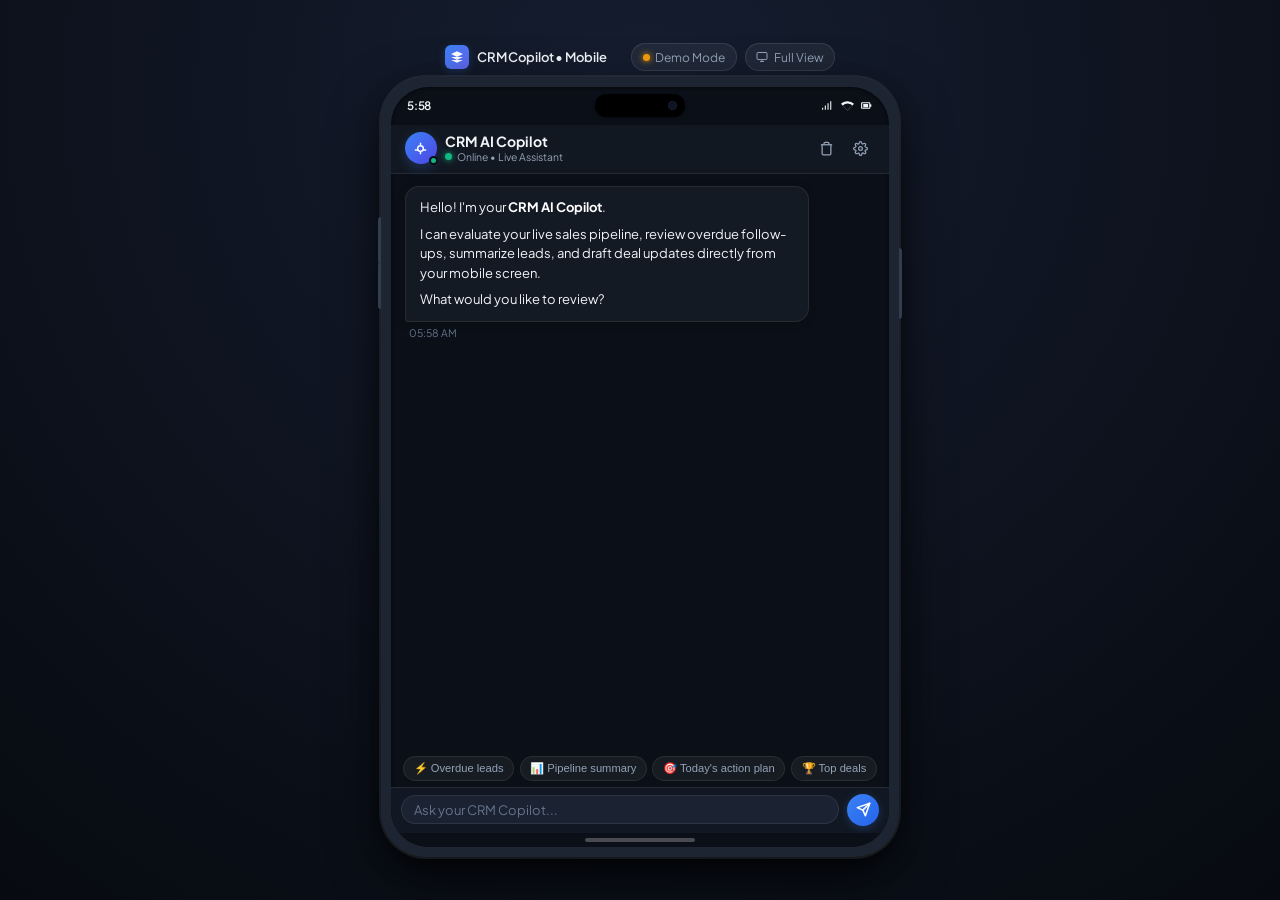
==== chatbot_mobile.html @ 6920a68b "fix(ui): fit mobile chatbot on one screen without outer page scrolling" ====
<!DOCTYPE html>
<html lang="en">
<head>
  <meta charset="UTF-8" />
  <meta name="viewport" content="width=device-width, initial-scale=1.0, maximum-scale=1.0, user-scalable=no" />
  <title>CRM AI Copilot • Mobile Assistant</title>
  <link rel="preconnect" href="https://fonts.googleapis.com">
  <link rel="preconnect" href="https://fonts.gstatic.com" crossorigin>
  <link href="https://fonts.googleapis.com/css2?family=Plus+Jakarta+Sans:wght@400;500;600;700&family=JetBrains+Mono:wght@400;500&display=swap" rel="stylesheet">
  <style>
    :root {
      --primary: #3b82f6;
      --primary-dark: #2563eb;
      --primary-glow: rgba(59, 130, 246, 0.25);
      --bg-chassis: #1e2532;
      --chassis-border: #2d3748;
      --phone-bg: #0b0f17;
      --phone-surface: #141a24;
      --phone-surface-2: #1b2332;
      --phone-border: rgba(255, 255, 255, 0.08);
      --text-main: #f1f5f9;
      --text-dim: #94a3b8;
      --text-muted: #64748b;
      --success: #10b981;
      --warning: #f59e0b;
      --danger: #ef4444;
      --radius-sm: 8px;
      --radius-md: 14px;
      --radius-lg: 20px;
      --font-sans: 'Plus Jakarta Sans', -apple-system, BlinkMacSystemFont, 'Segoe UI', Roboto, sans-serif;
      --font-mono: 'JetBrains Mono', monospace;
    }

    * {
      box-sizing: border-box;
      margin: 0;
      padding: 0;
      -webkit-tap-highlight-color: transparent;
    }

    html, body {
      height: 100%;
      height: 100dvh;
      max-height: 100vh;
      overflow: hidden; /* Locked to one screen - zero page scrollbar */
      margin: 0;
      padding: 0;
    }

    body {
      background: radial-gradient(circle at 50% 10%, #151d2f 0%, #070a10 100%);
      font-family: var(--font-sans);
      color: var(--text-main);
      display: flex;
      flex-direction: column;
      align-items: center;
      justify-content: center;
      padding: 0.35rem 0.5rem;
      overflow: hidden;
    }

    /* Top Control Bar (outside phone) */
    .desktop-toolbar {
      display: flex;
      align-items: center;
      justify-content: space-between;
      width: 100%;
      max-width: min(390px, calc((100dvh - 3.25rem) * (380 / 780)));
      margin-bottom: 0.35rem;
      gap: 0.5rem;
      font-size: 0.8125rem;
      flex-shrink: 0;
    }

    .brand-pill {
      display: flex;
      align-items: center;
      gap: 0.5rem;
      font-weight: 600;
      color: var(--text-main);
      letter-spacing: -0.01em;
    }

    .brand-logo-icon {
      width: 24px;
      height: 24px;
      background: linear-gradient(135deg, var(--primary) 0%, #6366f1 100%);
      border-radius: 6px;
      display: flex;
      align-items: center;
      justify-content: center;
      box-shadow: 0 2px 8px var(--primary-glow);
    }

    .brand-logo-icon svg {
      width: 14px;
      height: 14px;
      fill: #ffffff;
    }

    .top-actions {
      display: flex;
      align-items: center;
      gap: 0.5rem;
    }

    .toolbar-btn {
      background: rgba(255, 255, 255, 0.06);
      border: 1px solid rgba(255, 255, 255, 0.1);
      color: var(--text-dim);
      padding: 0.35rem 0.65rem;
      border-radius: 20px;
      cursor: pointer;
      font-size: 0.75rem;
      font-family: inherit;
      display: flex;
      align-items: center;
      gap: 0.35rem;
      transition: all 0.2s ease;
    }

    .toolbar-btn:hover {
      background: rgba(255, 255, 255, 0.12);
      color: var(--text-main);
    }

    .status-dot {
      width: 7px;
      height: 7px;
      border-radius: 50%;
      background: var(--success);
      box-shadow: 0 0 6px var(--success);
    }
    .status-dot.offline {
      background: var(--warning);
      box-shadow: 0 0 6px var(--warning);
    }

    /* SMARTPHONE MOCKUP FRAME - Dynamically scales to fit 100% on one screen */
    .phone-wrapper {
      position: relative;
      height: min(780px, calc(100dvh - 3.25rem));
      max-height: calc(100dvh - 3.25rem);
      aspect-ratio: 380 / 780;
      width: auto;
      max-width: min(380px, calc(100vw - 1rem));
      background: var(--bg-chassis);
      border-radius: clamp(28px, 5vh, 46px);
      padding: 10px;
      box-shadow:
        0 0 0 2px rgba(255, 255, 255, 0.08),
        0 20px 60px -10px rgba(0, 0, 0, 0.85),
        0 10px 25px -5px rgba(0, 0, 0, 0.6);
      display: flex;
      flex-direction: column;
      user-select: none;
      transition: all 0.3s ease;
      flex-shrink: 1;
      min-height: 0;
    }

    /* Realistic hardware buttons on chassis edges */
    .phone-wrapper::before {
      content: '';
      position: absolute;
      top: 18%;
      left: -3px;
      width: 3px;
      height: 6%;
      background: #333d4e;
      border-radius: 3px 0 0 3px;
      box-shadow: 0 45px 0 #333d4e; /* Volume buttons */
    }

    .phone-wrapper::after {
      content: '';
      position: absolute;
      top: 22%;
      right: -3px;
      width: 3px;
      height: 9%;
      background: #333d4e;
      border-radius: 0 3px 3px 0; /* Power button */
    }

    /* Inner Screen Glass */
    .phone-screen {
      width: 100%;
      height: 100%;
      background: var(--phone-bg);
      border-radius: clamp(20px, 4.2vh, 38px);
      display: flex;
      flex-direction: column;
      overflow: hidden;
      position: relative;
      box-shadow: inset 0 0 4px rgba(0, 0, 0, 0.8);
      min-height: 0;
    }

    /* Mobile Status Bar with Dynamic Island */
    .phone-status-bar {
      height: 38px;
      padding: 0 1rem;
      display: flex;
      align-items: center;
      justify-content: space-between;
      font-size: 0.725rem;
      font-weight: 600;
      color: var(--text-main);
      z-index: 20;
      flex-shrink: 0;
      position: relative;
    }

    .phone-time {
      font-family: var(--font-sans);
      letter-spacing: -0.02em;
    }

    /* Dynamic Island pill */
    .dynamic-island {
      position: absolute;
      left: 50%;
      top: 7px;
      transform: translateX(-50%);
      width: 90px;
      height: 23px;
      background: #000000;
      border-radius: 20px;
      display: flex;
      align-items: center;
      justify-content: flex-end;
      padding: 0 8px;
      box-shadow: 0 1px 3px rgba(0, 0, 0, 0.5);
    }

    .camera-lens {
      width: 9px;
      height: 9px;
      border-radius: 50%;
      background: #0f1626;
      border: 1px solid #1a233a;
      box-shadow: inset 0 0 2px #000;
    }

    .phone-icons {
      display: flex;
      align-items: center;
      gap: 0.4rem;
    }

    .phone-icons svg {
      width: 13px;
      height: 13px;
      fill: currentColor;
    }

    /* In-App Header */
    .app-header {
      padding: 0.45rem 0.85rem 0.55rem 0.85rem;
      background: rgba(20, 26, 36, 0.85);
      backdrop-filter: blur(12px);
      -webkit-backdrop-filter: blur(12px);
      border-bottom: 1px solid var(--phone-border);
      display: flex;
      align-items: center;
      justify-content: space-between;
      flex-shrink: 0;
      z-index: 10;
    }

    .header-info {
      display: flex;
      align-items: center;
      gap: 0.55rem;
    }

    .bot-avatar {
      width: 32px;
      height: 32px;
      border-radius: 50%;
      background: linear-gradient(135deg, var(--primary) 0%, #4f46e5 100%);
      display: flex;
      align-items: center;
      justify-content: center;
      color: #ffffff;
      position: relative;
      box-shadow: 0 4px 12px var(--primary-glow);
    }

    .bot-avatar svg {
      width: 17px;
      height: 17px;
    }

    .online-indicator {
      position: absolute;
      bottom: -1px;
      right: -1px;
      width: 9px;
      height: 9px;
      background: var(--success);
      border: 2px solid var(--phone-bg);
      border-radius: 50%;
    }

    .bot-meta h2 {
      font-size: 0.875rem;
      font-weight: 700;
      color: var(--text-main);
      line-height: 1.2;
    }

    .bot-meta span {
      font-size: 0.65rem;
      color: var(--text-dim);
      display: flex;
      align-items: center;
      gap: 0.3rem;
    }

    .header-btns {
      display: flex;
      align-items: center;
      gap: 0.25rem;
    }

    .icon-btn {
      background: transparent;
      border: none;
      color: var(--text-dim);
      width: 30px;
      height: 30px;
      border-radius: 50%;
      display: flex;
      align-items: center;
      justify-content: center;
      cursor: pointer;
      transition: all 0.15s ease;
    }

    .icon-btn:hover {
      background: var(--phone-surface-2);
      color: var(--text-main);
    }

    .icon-btn svg {
      width: 15px;
      height: 15px;
    }

    /* Messages Stream */
    .chat-messages {
      flex: 1;
      padding: 0.75rem 0.85rem;
      overflow-y: auto;
      overflow-x: hidden;
      display: flex;
      flex-direction: column;
      gap: 0.75rem;
      scroll-behavior: smooth;
      min-height: 0;
    }

    .chat-messages::-webkit-scrollbar {
      width: 4px;
    }
    .chat-messages::-webkit-scrollbar-thumb {
      background: rgba(255, 255, 255, 0.1);
      border-radius: 4px;
    }

    /* Message Rows */
    .message-row {
      display: flex;
      flex-direction: column;
      max-width: 86%;
      animation: msgAppear 0.25s cubic-bezier(0.16, 1, 0.3, 1);
    }

    @keyframes msgAppear {
      from { opacity: 0; transform: translateY(8px); }
      to { opacity: 1; transform: translateY(0); }
    }

    .message-row.user {
      align-self: flex-end;
      align-items: flex-end;
    }

    .message-row.assistant {
      align-self: flex-start;
      align-items: flex-start;
    }

    .message-bubble {
      padding: 0.7rem 0.875rem;
      border-radius: var(--radius-md);
      font-size: 0.8125rem;
      line-height: 1.5;
      word-break: break-word;
      position: relative;
    }

    .message-row.user .message-bubble {
      background: linear-gradient(135deg, var(--primary) 0%, var(--primary-dark) 100%);
      color: #ffffff;
      border-bottom-right-radius: 3px;
      box-shadow: 0 4px 12px rgba(37, 99, 235, 0.25);
    }

    .message-row.assistant .message-bubble {
      background: var(--phone-surface);
      border: 1px solid var(--phone-border);
      color: var(--text-main);
      border-bottom-left-radius: 3px;
      box-shadow: 0 2px 8px rgba(0, 0, 0, 0.2);
    }

    .message-time {
      font-size: 0.65rem;
      color: var(--text-muted);
      margin-top: 0.25rem;
      padding: 0 0.25rem;
    }

    /* Markdown Formatted Typography Inside Assistant Bubbles */
    .markdown-content p {
      margin: 0 0 0.45rem 0;
    }
    .markdown-content p:last-child {
      margin-bottom: 0;
    }

    .markdown-content strong,
    .markdown-content b {
      font-weight: 700;
      color: #ffffff;
    }

    .markdown-content em,
    .markdown-content i {
      font-style: italic;
    }

    .markdown-content ul,
    .markdown-content ol {
      margin: 0.35rem 0 0.5rem 0;
      padding-left: 1.25rem;
    }

    .markdown-content ul {
      list-style-type: disc;
    }

    .markdown-content ol {
      list-style-type: decimal;
    }

    .markdown-content li {
      margin-bottom: 0.3rem;
      line-height: 1.45;
    }
    .markdown-content li:last-child {
      margin-bottom: 0;
    }

    .markdown-content code.code-inline {
      font-family: var(--font-mono);
      font-size: 0.775rem;
      background: rgba(0, 0, 0, 0.35);
      border: 1px solid var(--phone-border);
      padding: 0.1rem 0.3rem;
      border-radius: 4px;
      color: var(--primary);
    }

    /* Action Confirmation Card (in mobile bubble) */
    .action-card {
      margin-top: 0.625rem;
      padding: 0.625rem;
      background: var(--phone-surface-2);
      border: 1px solid rgba(59, 130, 246, 0.25);
      border-radius: var(--radius-sm);
    }

    .action-header {
      display: flex;
      align-items: center;
      gap: 0.35rem;
      font-size: 0.75rem;
      font-weight: 600;
      color: var(--primary);
      margin-bottom: 0.35rem;
    }

    .action-header svg {
      width: 14px;
      height: 14px;
    }

    .action-desc {
      font-size: 0.775rem;
      color: var(--text-main);
      margin-bottom: 0.5rem;
    }

    .action-buttons {
      display: flex;
      gap: 0.4rem;
    }

    .btn-action-confirm {
      background: var(--primary);
      color: #ffffff;
      border: none;
      padding: 0.35rem 0.65rem;
      border-radius: 6px;
      font-size: 0.725rem;
      font-weight: 600;
      cursor: pointer;
      display: flex;
      align-items: center;
      gap: 0.25rem;
      transition: background 0.15s ease;
    }
    .btn-action-confirm:hover {
      background: var(--primary-dark);
    }

    .btn-action-cancel {
      background: rgba(255, 255, 255, 0.08);
      color: var(--text-dim);
      border: none;
      padding: 0.35rem 0.65rem;
      border-radius: 6px;
      font-size: 0.725rem;
      cursor: pointer;
    }

    /* Typing Dots Indicator */
    .typing-row {
      display: flex;
      align-items: center;
      gap: 0.35rem;
      padding: 0.5rem 0.75rem;
      background: var(--phone-surface);
      border: 1px solid var(--phone-border);
      border-radius: var(--radius-md);
      width: fit-content;
      margin-bottom: 0.25rem;
    }

    .typing-row span.typing-label {
      font-size: 0.725rem;
      color: var(--text-dim);
      margin-right: 0.35rem;
    }

    .dot {
      width: 5px;
      height: 5px;
      border-radius: 50%;
      background: var(--primary);
      animation: bounce 1.4s infinite ease-in-out both;
    }
    .dot:nth-child(2) { animation-delay: -0.32s; }
    .dot:nth-child(3) { animation-delay: -0.16s; }

    @keyframes bounce {
      0%, 80%, 100% { transform: scale(0); opacity: 0.3; }
      40% { transform: scale(1); opacity: 1; }
    }

    /* Suggestions Horizontal Scrollable Chips */
    .suggestions-container {
      padding: 0.25rem 0.75rem 0.4rem 0.75rem;
      display: flex;
      gap: 0.35rem;
      overflow-x: auto;
      flex-shrink: 0;
      scrollbar-width: none;
    }
    .suggestions-container::-webkit-scrollbar {
      display: none;
    }

    .suggestion-chip {
      background: rgba(255, 255, 255, 0.05);
      border: 1px solid var(--phone-border);
      color: var(--text-dim);
      padding: 0.3rem 0.6rem;
      border-radius: 20px;
      font-size: 0.7rem;
      white-space: nowrap;
      cursor: pointer;
      display: flex;
      align-items: center;
      gap: 0.3rem;
      transition: all 0.2s ease;
      flex-shrink: 0;
    }

    .suggestion-chip:hover {
      background: rgba(59, 130, 246, 0.15);
      border-color: rgba(59, 130, 246, 0.35);
      color: #93c5fd;
    }

    /* Bottom Input Bar */
    .chat-input-bar {
      padding: 0.35rem 0.65rem 0.45rem 0.65rem;
      background: rgba(20, 26, 36, 0.95);
      backdrop-filter: blur(10px);
      -webkit-backdrop-filter: blur(10px);
      border-top: 1px solid var(--phone-border);
      display: flex;
      align-items: center;
      gap: 0.45rem;
      flex-shrink: 0;
    }

    .input-wrapper {
      flex: 1;
      display: flex;
      align-items: center;
      background: var(--phone-surface-2);
      border: 1px solid var(--phone-border);
      border-radius: 24px;
      padding: 0.35rem 0.75rem;
      transition: border-color 0.2s ease;
    }

    .input-wrapper:focus-within {
      border-color: var(--primary);
    }

    .input-wrapper input {
      flex: 1;
      background: transparent;
      border: none;
      outline: none;
      color: var(--text-main);
      font-size: 0.8125rem;
      font-family: inherit;
    }

    .input-wrapper input::placeholder {
      color: var(--text-muted);
    }

    .send-btn {
      width: 32px;
      height: 32px;
      border-radius: 50%;
      background: linear-gradient(135deg, var(--primary) 0%, var(--primary-dark) 100%);
      border: none;
      color: #ffffff;
      display: flex;
      align-items: center;
      justify-content: center;
      cursor: pointer;
      transition: transform 0.15s ease, background 0.2s ease;
      flex-shrink: 0;
      box-shadow: 0 2px 8px var(--primary-glow);
    }

    .send-btn:hover {
      transform: scale(1.05);
    }

    .send-btn:active {
      transform: scale(0.95);
    }

    .send-btn svg {
      width: 15px;
      height: 15px;
      margin-left: 2px;
    }

    /* iOS Home Swipe Indicator */
    .home-bar-area {
      height: 14px;
      display: flex;
      align-items: center;
      justify-content: center;
      background: var(--phone-bg);
      flex-shrink: 0;
    }

    .home-indicator {
      width: 110px;
      height: 4px;
      background: rgba(255, 255, 255, 0.25);
      border-radius: 10px;
    }

    /* Settings / Auth Modal Sheet */
    .modal-backdrop {
      position: absolute;
      inset: 0;
      background: rgba(0, 0, 0, 0.7);
      backdrop-filter: blur(4px);
      z-index: 50;
      display: none;
      align-items: flex-end;
      justify-content: center;
      border-radius: clamp(20px, 4.2vh, 38px);
    }

    .modal-backdrop.open {
      display: flex;
    }

    .modal-sheet {
      width: 100%;
      background: var(--phone-surface);
      border-top: 1px solid var(--phone-border);
      border-radius: 20px 20px 0 0;
      padding: 1rem 0.85rem 1.25rem 0.85rem;
      animation: sheetUp 0.25s cubic-bezier(0.16, 1, 0.3, 1);
    }

    @keyframes sheetUp {
      from { transform: translateY(100%); }
      to { transform: translateY(0); }
    }

    .sheet-handle {
      width: 40px;
      height: 4px;
      background: var(--phone-border);
      border-radius: 10px;
      margin: 0 auto 1rem auto;
    }

    .sheet-title {
      font-size: 0.9375rem;
      font-weight: 700;
      margin-bottom: 0.35rem;
      color: var(--text-main);
    }

    .sheet-subtitle {
      font-size: 0.75rem;
      color: var(--text-dim);
      margin-bottom: 1rem;
    }

    .sheet-input-group {
      display: flex;
      flex-direction: column;
      gap: 0.35rem;
      margin-bottom: 0.75rem;
      text-align: left;
    }

    .sheet-input-group label {
      font-size: 0.7rem;
      font-weight: 600;
      color: var(--text-dim);
      text-transform: uppercase;
      letter-spacing: 0.03em;
    }

    .sheet-input-group input {
      background: var(--phone-surface-2);
      border: 1px solid var(--phone-border);
      border-radius: 8px;
      padding: 0.5rem 0.75rem;
      color: var(--text-main);
      font-size: 0.8125rem;
      font-family: inherit;
      outline: none;
    }

    .sheet-input-group input:focus {
      border-color: var(--primary);
    }

    .sheet-btns {
      display: flex;
      flex-direction: column;
      gap: 0.5rem;
      margin-top: 1rem;
    }

    .btn-sheet-primary {
      background: var(--primary);
      color: #ffffff;
      border: none;
      padding: 0.6rem;
      border-radius: 10px;
      font-weight: 600;
      font-size: 0.8125rem;
      cursor: pointer;
    }

    .btn-sheet-secondary {
      background: transparent;
      color: var(--text-dim);
      border: 1px solid var(--phone-border);
      padding: 0.6rem;
      border-radius: 10px;
      font-size: 0.8125rem;
      cursor: pointer;
    }

    /* DIRECT MOBILE / FULLSCREEN RESPONSIVENESS */
    @media (max-width: 500px) {
      body {
        padding: 0;
        background: var(--phone-bg);
        overflow: hidden;
        height: 100vh;
        height: 100dvh;
      }

      .desktop-toolbar {
        display: none;
      }

      .phone-wrapper {
        width: 100vw;
        height: 100vh;
        height: 100dvh;
        max-height: 100dvh;
        border-radius: 0;
        padding: 0;
        box-shadow: none;
        background: var(--phone-bg);
        aspect-ratio: auto;
      }

      .phone-wrapper::before,
      .phone-wrapper::after {
        display: none;
      }

      .phone-screen {
        border-radius: 0;
        height: 100%;
      }

      .modal-backdrop {
        border-radius: 0;
      }
    }

    /* Toggle for Direct Fullscreen View on Desktop */
    body.frameless-mode {
      padding: 0;
      background: var(--phone-bg);
      overflow: hidden;
    }
    body.frameless-mode .desktop-toolbar {
      position: fixed;
      top: 10px;
      right: 10px;
      z-index: 100;
      background: rgba(15, 23, 42, 0.9);
      padding: 0.35rem 0.65rem;
      border-radius: 30px;
      border: 1px solid var(--phone-border);
      max-width: none;
      width: auto;
      margin-bottom: 0;
    }
    body.frameless-mode .brand-pill {
      display: none;
    }
    body.frameless-mode .phone-wrapper {
      width: 100vw;
      height: 100vh;
      height: 100dvh;
      max-height: 100dvh;
      border-radius: 0;
      padding: 0;
      box-shadow: none;
      background: var(--phone-bg);
      aspect-ratio: auto;
    }
    body.frameless-mode .phone-wrapper::before,
    body.frameless-mode .phone-wrapper::after {
      display: none;
    }
    body.frameless-mode .phone-screen {
      border-radius: 0;
      height: 100%;
    }
    body.frameless-mode .modal-backdrop {
      border-radius: 0;
    }
  </style>
</head>
<body>

  <!-- DESKTOP TOOLBAR (OUTSIDE PHONE) -->
  <div class="desktop-toolbar">
    <div class="brand-pill">
      <div class="brand-logo-icon">
        <svg viewBox="0 0 24 24"><path d="M12 2L2 7l10 5 10-5-10-5zM2 17l10 5 10-5M2 12l10 5 10-5"/></svg>
      </div>
      <span>CRM Copilot • Mobile</span>
    </div>

    <div class="top-actions">
      <button class="toolbar-btn" id="connectionBadge" onclick="openAuthModal()" title="Click to configure API connection">
        <span class="status-dot" id="statusDot"></span>
        <span id="connectionLabel">Live API</span>
      </button>

      <button class="toolbar-btn" id="toggleFrameBtn" onclick="togglePhoneFrame()" title="Toggle full screen mobile view">
        <svg width="12" height="12" viewBox="0 0 24 24" fill="none" stroke="currentColor" stroke-width="2">
          <rect x="2" y="3" width="20" height="14" rx="2"/>
          <line x1="8" y1="21" x2="16" y2="21"/>
          <line x1="12" y1="17" x2="12" y2="21"/>
        </svg>
        <span id="frameToggleLabel">Full View</span>
      </button>
    </div>
  </div>

  <!-- SMARTPHONE FRAME -->
  <div class="phone-wrapper" id="phoneWrapper">
    <div class="phone-screen">

      <!-- Realistic Mobile Status Bar -->
      <div class="phone-status-bar">
        <span class="phone-time" id="statusTime">9:41</span>

        <!-- Dynamic Island pill -->
        <div class="dynamic-island">
          <div class="camera-lens"></div>
        </div>

        <div class="phone-icons">
          <!-- Cellular signal -->
          <svg viewBox="0 0 24 24"><path d="M2 20h2v-4H2v4zm5 0h2v-8H7v8zm5 0h2V8h-2v12zm5 0h2V4h-2v16z"/></svg>
          <!-- Wifi -->
          <svg viewBox="0 0 24 24"><path d="M12 4C7.31 4 3.07 5.9 0 8.98L12 21 24 8.98A16.88 16.88 0 0 0 12 4zm0 4.5c3.34 0 6.36 1.34 8.56 3.52L12 20.65 3.44 12.02A12.07 12.07 0 0 1 12 8.5z"/></svg>
          <!-- Battery -->
          <svg viewBox="0 0 24 24"><path d="M17 6H4c-1.1 0-2 .9-2 2v8c0 1.1.9 2 2 2h13c1.1 0 2-.9 2-2v-1.5h1c.55 0 1-.45 1-1v-3c0-.55-.45-1-1-1h-1V8c0-1.1-.9-2-2-2zm0 10H4V8h13v8zm-2-7H6v6h9V9z"/></svg>
        </div>
      </div>

      <!-- In-App Header -->
      <div class="app-header">
        <div class="header-info">
          <div class="bot-avatar">
            <svg viewBox="0 0 24 24" fill="none" stroke="currentColor" stroke-width="2">
              <path d="M12 8V4m0 4a4 4 0 100 8 4 4 0 000-8zm0 8v4m-8-6h4m8 0h4"/>
            </svg>
            <div class="online-indicator"></div>
          </div>
          <div class="bot-meta">
            <h2>CRM AI Copilot</h2>
            <span><span class="status-dot"></span> Online • Live Assistant</span>
          </div>
        </div>

        <div class="header-btns">
          <button class="icon-btn" onclick="clearChatHistory()" title="Clear Conversation">
            <svg viewBox="0 0 24 24" fill="none" stroke="currentColor" stroke-width="2">
              <polyline points="3 6 5 6 21 6"/>
              <path d="M19 6v14a2 2 0 01-2 2H7a2 2 0 01-2-2V6m3 0V4a2 2 0 012-2h4a2 2 0 012 2v2"/>
            </svg>
          </button>
          <button class="icon-btn" onclick="openAuthModal()" title="Authentication & Connection Settings">
            <svg viewBox="0 0 24 24" fill="none" stroke="currentColor" stroke-width="2">
              <circle cx="12" cy="12" r="3"/>
              <path d="M19.4 15a1.65 1.65 0 00.33 1.82l.06.06a2 2 0 010 2.83 2 2 0 01-2.83 0l-.06-.06a1.65 1.65 0 00-1.82-.33 1.65 1.65 0 00-1 1.51V21a2 2 0 01-2 2 2 2 0 01-2-2v-.09A1.65 1.65 0 009 19.4a1.65 1.65 0 00-1.82.33l-.06.06a2 2 0 01-2.83 0 2 2 0 010-2.83l.06-.06a1.65 1.65 0 00.33-1.82 1.65 1.65 0 00-1.51-1H3a2 2 0 01-2-2 2 2 0 012-2h.09A1.65 1.65 0 004.6 9a1.65 1.65 0 00-.33-1.82l-.06-.06a2 2 0 010-2.83 2 2 0 012.83 0l.06.06a1.65 1.65 0 001.82.33H9a1.65 1.65 0 001-1.51V3a2 2 0 012-2 2 2 0 012 2v.09a1.65 1.65 0 001 1.51 1.65 1.65 0 001.82-.33l.06-.06a2 2 0 012.83 0 2 2 0 010 2.83l-.06.06a1.65 1.65 0 00-.33 1.82V9a1.65 1.65 0 001.51 1H21a2 2 0 012 2 2 2 0 01-2 2h-.09a1.65 1.65 0 00-1.51 1z"/>
            </svg>
          </button>
        </div>
      </div>

      <!-- Messages Stream -->
      <div class="chat-messages" id="chatMessages">
        <!-- Messages will be dynamically rendered here -->
      </div>

      <!-- Thinking Indicator (Hidden by default) -->
      <div id="typingIndicator" style="display: none; padding: 0 0.85rem;">
        <div class="typing-row">
          <span class="typing-label">Copilot is thinking</span>
          <div class="dot"></div>
          <div class="dot"></div>
          <div class="dot"></div>
        </div>
      </div>

      <!-- Suggestion Chips -->
      <div class="suggestions-container" id="suggestionsContainer">
        <button class="suggestion-chip" onclick="handleQuickSend('Show my overdue leads')">
          ⚡ Overdue leads
        </button>
        <button class="suggestion-chip" onclick="handleQuickSend('Summarize my pipeline')">
          📊 Pipeline summary
        </button>
        <button class="suggestion-chip" onclick="handleQuickSend('What should I do today?')">
          🎯 Today's action plan
        </button>
        <button class="suggestion-chip" onclick="handleQuickSend('Show high-value leads')">
          🏆 Top deals
        </button>
      </div>

      <!-- Input Bar -->
      <div class="chat-input-bar">
        <div class="input-wrapper">
          <input
            type="text"
            id="chatInput"
            placeholder="Ask your CRM Copilot..."
            autocomplete="off"
            onkeydown="if(event.key === 'Enter') handleSend();"
          />
        </div>
        <button class="send-btn" id="sendBtn" onclick="handleSend()" title="Send Message">
          <svg viewBox="0 0 24 24" fill="none" stroke="currentColor" stroke-width="2.5" stroke-linecap="round" stroke-linejoin="round">
            <line x1="22" y1="2" x2="11" y2="13"/>
            <polygon points="22 2 15 22 11 13 2 9 22 2"/>
          </svg>
        </button>
      </div>

      <!-- Bottom Home Indicator -->
      <div class="home-bar-area">
        <div class="home-indicator"></div>
      </div>

      <!-- AUTH & API CONFIG MODAL SHEET -->
      <div class="modal-backdrop" id="authModal" onclick="if(event.target === this) closeAuthModal()">
        <div class="modal-sheet">
          <div class="sheet-handle"></div>
          <div class="sheet-title">CRM Connection & Auth</div>
          <div class="sheet-subtitle">Connect this mobile assistant directly to your backend.</div>

          <div class="sheet-input-group">
            <label>API Base URL</label>
            <input type="text" id="apiBaseUrl" value="http://localhost:8000" placeholder="http://localhost:8000" />
          </div>

          <div class="sheet-input-group">
            <label>Email</label>
            <input type="email" id="authEmail" value="admin@crmlite.com" placeholder="admin@crmlite.com" />
          </div>

          <div class="sheet-input-group">
            <label>Password</label>
            <input type="password" id="authPassword" value="password123" placeholder="••••••••" />
          </div>

          <div class="sheet-btns">
            <button class="btn-sheet-primary" onclick="loginAndSaveToken()">Sign In & Save Token</button>
            <button class="btn-sheet-secondary" onclick="useDemoMode()">Use Offline Demo Mode</button>
          </div>
        </div>
      </div>

    </div>
  </div>

  <script>
    // Configuration & State
    let API_BASE_URL = localStorage.getItem('crm_api_url') || 'http://localhost:8000';
    let ACCESS_TOKEN = localStorage.getItem('crm_access_token') || '';
    let IS_DEMO_MODE = !ACCESS_TOKEN;

    const messages = [
      {
        id: 1,
        sender: 'assistant',
        text: "Hello! I'm your **CRM AI Copilot**.\n\nI can evaluate your live sales pipeline, review overdue follow-ups, summarize leads, and draft deal updates directly from your mobile screen.\n\nWhat would you like to review?",
        time: getCurrentFormattedTime(),
        action_required: false,
        action_payload: null
      }
    ];

    // Initialize UI
    window.addEventListener('DOMContentLoaded', () => {
      updateClock();
      setInterval(updateClock, 1000);
      renderMessages();
      updateConnectionStatusBadge();

      // Prepopulate config inputs
      document.getElementById('apiBaseUrl').value = API_BASE_URL;

      // Auto-check existing token
      if (ACCESS_TOKEN) {
        checkTokenHealth();
      }
    });

    function updateClock() {
      const now = new Date();
      let hours = now.getHours();
      const minutes = String(now.getMinutes()).padStart(2, '0');
      const timeStr = `${hours}:${minutes}`;
      const elem = document.getElementById('statusTime');
      if (elem) elem.textContent = timeStr;
    }

    function getCurrentFormattedTime() {
      const now = new Date();
      return now.toLocaleTimeString([], { hour: '2-digit', minute: '2-digit' });
    }

    function updateConnectionStatusBadge() {
      const dot = document.getElementById('statusDot');
      const label = document.getElementById('connectionLabel');

      if (IS_DEMO_MODE || !ACCESS_TOKEN) {
        dot.className = 'status-dot offline';
        label.textContent = 'Demo Mode';
      } else {
        dot.className = 'status-dot';
        label.textContent = 'Live CRM API';
      }
    }

    async function checkTokenHealth() {
      try {
        const res = await fetch(`${API_BASE_URL}/api/auth/me/`, {
          headers: { 'Authorization': `Bearer ${ACCESS_TOKEN}` }
        });
        if (res.ok) {
          IS_DEMO_MODE = false;
          updateConnectionStatusBadge();
        } else {
          IS_DEMO_MODE = true;
          updateConnectionStatusBadge();
        }
      } catch (e) {
        IS_DEMO_MODE = true;
        updateConnectionStatusBadge();
      }
    }

    // Modal Control
    function openAuthModal() {
      document.getElementById('authModal').classList.add('open');
    }

    function closeAuthModal() {
      document.getElementById('authModal').classList.remove('open');
    }

    async function loginAndSaveToken() {
      const url = document.getElementById('apiBaseUrl').value.trim() || 'http://localhost:8000';
      const email = document.getElementById('authEmail').value.trim();
      const password = document.getElementById('authPassword').value.trim();

      try {
        const res = await fetch(`${url}/api/auth/login/`, {
          method: 'POST',
          headers: { 'Content-Type': 'application/json' },
          body: JSON.stringify({ email, password })
        });
        const data = await res.json();

        if (res.ok && data.access) {
          API_BASE_URL = url;
          ACCESS_TOKEN = data.access;
          localStorage.setItem('crm_api_url', API_BASE_URL);
          localStorage.setItem('crm_access_token', ACCESS_TOKEN);
          IS_DEMO_MODE = false;
          updateConnectionStatusBadge();
          closeAuthModal();

          appendAssistantMessage("Connected to live CRM as **" + (data.user?.email || email) + "**! Live CRM tools are now active.");
        } else {
          alert('Login failed: ' + (data.detail || data.message || 'Invalid credentials'));
        }
      } catch (err) {
        alert('Could not connect to backend at ' + url + '. Switching to Demo Mode.');
        useDemoMode();
      }
    }

    function useDemoMode() {
      IS_DEMO_MODE = true;
      ACCESS_TOKEN = '';
      updateConnectionStatusBadge();
      closeAuthModal();
      appendAssistantMessage("Operating in **Offline / Demo Mode**. I will simulate pipeline responses and deal mutations.");
    }

    function togglePhoneFrame() {
      document.body.classList.toggle('frameless-mode');
      const isFrameless = document.body.classList.contains('frameless-mode');
      document.getElementById('frameToggleLabel').textContent = isFrameless ? 'Phone Mockup' : 'Full View';
    }

    function clearChatHistory() {
      if (confirm('Clear chat conversation?')) {
        messages.length = 0;
        messages.push({
          id: Date.now(),
          sender: 'assistant',
          text: "Conversation cleared. How can I help you with your sales pipeline?",
          time: getCurrentFormattedTime(),
          action_required: false,
          action_payload: null
        });
        renderMessages();
      }
    }

    /* MARKDOWN PARSER (STRIPS ASTERISKS & FORMATS BOLD/BULLETS CLEANLY) */
    function escapeHtml(str) {
      return String(str)
        .replace(/&/g, '&amp;')
        .replace(/</g, '&lt;')
        .replace(/>/g, '&gt;');
    }

    function renderInlineMarkdown(text) {
      if (!text) return '';

      // Token regex matching ***bold italic***, **bold**, *italic*, `code`, and [links](url)
      const regex = /(\*\*\*[^*]+?\*\*\*|\*\*[^*]+?\*\*|\*[^*]+?\*|___[^_]+?___|__[^_]+?__|_[^_]+?_|`[^`]+?`|\[[^\]]+?\]\([^)]+?\))/g;

      let html = '';
      let lastIndex = 0;
      let match;

      while ((match = regex.exec(text)) !== null) {
        if (match.index > lastIndex) {
          html += escapeHtml(text.substring(lastIndex, match.index));
        }

        const token = match[0];
        if (token.startsWith('***') && token.endsWith('***') && token.length > 6) {
          html += '<strong><em>' + escapeHtml(token.slice(3, -3)) + '</em></strong>';
        } else if ((token.startsWith('**') && token.endsWith('**') && token.length > 4) ||
                   (token.startsWith('__') && token.endsWith('__') && token.length > 4)) {
          html += '<strong>' + escapeHtml(token.slice(2, -2)) + '</strong>';
        } else if ((token.startsWith('*') && token.endsWith('*') && token.length > 2) ||
                   (token.startsWith('_') && token.endsWith('_') && token.length > 2)) {
          html += '<em>' + escapeHtml(token.slice(1, -1)) + '</em>';
        } else if (token.startsWith('`') && token.endsWith('`') && token.length > 2) {
          html += '<code class="code-inline">' + escapeHtml(token.slice(1, -1)) + '</code>';
        } else if (token.startsWith('[')) {
          const lm = token.match(/^\[(.*?)\]\((.*?)\)$/);
          if (lm) {
            html += '<a href="' + escapeHtml(lm[2]) + '" target="_blank" rel="noopener">' + escapeHtml(lm[1]) + '</a>';
          } else {
            html += escapeHtml(token);
          }
        } else {
          html += escapeHtml(token);
        }

        lastIndex = match.index + token.length;
      }

      if (lastIndex < text.length) {
        html += escapeHtml(text.substring(lastIndex));
      }

      return html;
    }

    function parseMarkdownBlocks(rawText) {
      if (!rawText) return '';

      // Normalize line endings and break inline bullets after colon/punctuation
      let text = String(rawText)
        .replace(/\r\n/g, '\n')
        .replace(/([:\.\?!])\s+([\*\-•])\s+/g, (m, p1, p2) => `${p1}\n${p2} `);

      const lines = text.split('\n');
      let outHtml = '';
      let currentList = null; // 'ul' or 'ol'
      let currentParagraph = [];

      function flushPara() {
        if (currentParagraph.length > 0) {
          const body = currentParagraph.map(l => renderInlineMarkdown(l)).join('<br />');
          outHtml += `<p>${body}</p>`;
          currentParagraph = [];
        }
      }

      function flushList() {
        if (currentList) {
          outHtml += `</${currentList}>`;
          currentList = null;
        }
      }

      for (let i = 0; i < lines.length; i++) {
        const line = lines[i];
        const trimmed = line.trim();

        if (!trimmed) {
          flushPara();
          flushList();
          continue;
        }

        // Unordered List (*, -, •)
        const bulletMatch = line.match(/^(\s*)([\*\-\+•])\s+(.*)$/);
        if (bulletMatch) {
          flushPara();
          if (currentList !== 'ul') {
            flushList();
            outHtml += '<ul>';
            currentList = 'ul';
          }
          outHtml += `<li>${renderInlineMarkdown(bulletMatch[3])}</li>`;
          continue;
        }

        // Ordered List (1., 2.)
        const orderedMatch = line.match(/^(\s*)(\d+)\.\s+(.*)$/);
        if (orderedMatch) {
          flushPara();
          if (currentList !== 'ol') {
            flushList();
            outHtml += '<ol>';
            currentList = 'ol';
          }
          outHtml += `<li>${renderInlineMarkdown(orderedMatch[3])}</li>`;
          continue;
        }

        // Headings
        const headingMatch = line.match(/^(#{1,4})\s+(.*)$/);
        if (headingMatch) {
          flushPara();
          flushList();
          outHtml += `<h4 style="margin:0.5rem 0 0.25rem 0; font-weight:700;">${renderInlineMarkdown(headingMatch[2])}</h4>`;
          continue;
        }

        flushList();
        currentParagraph.push(line);
      }

      flushPara();
      flushList();

      return outHtml;
    }

    /* CHAT STREAM RENDERING */
    function renderMessages() {
      const container = document.getElementById('chatMessages');
      container.innerHTML = '';

      messages.forEach(msg => {
        const row = document.createElement('div');
        row.className = `message-row ${msg.sender}`;

        const bubble = document.createElement('div');
        bubble.className = 'message-bubble';

        // Render formatted content
        const markdownDiv = document.createElement('div');
        markdownDiv.className = 'markdown-content';
        markdownDiv.innerHTML = parseMarkdownBlocks(msg.text);
        bubble.appendChild(markdownDiv);

        // Action confirmation card if needed
        if (msg.action_required && msg.action_payload) {
          const card = document.createElement('div');
          card.className = 'action-card';

          card.innerHTML = `
            <div class="action-header">
              <svg viewBox="0 0 24 24" fill="none" stroke="currentColor" stroke-width="2">
                <path d="M12 22s8-4 8-10V5l-8-3-8 3v7c0 6 8 10 8 10z"/>
              </svg>
              <span>CRM Action Confirmation</span>
            </div>
            <div class="action-desc">${renderInlineMarkdown(msg.action_payload.description)}</div>
            ${msg.action_status === 'EXECUTED' ? `
              <div style="color:var(--success); font-size:0.75rem; font-weight:600;">✓ ${escapeHtml(msg.action_result || 'Action applied to CRM.')}</div>
            ` : msg.action_status === 'CANCELLED' ? `
              <div style="color:var(--text-muted); font-size:0.75rem;">Action cancelled.</div>
            ` : `
              <div class="action-buttons">
                <button class="btn-action-confirm" onclick="confirmAction(${msg.id})">Confirm</button>
                <button class="btn-action-cancel" onclick="cancelAction(${msg.id})">Cancel</button>
              </div>
            `}
          `;
          bubble.appendChild(card);
        }

        row.appendChild(bubble);

        const time = document.createElement('span');
        time.className = 'message-time';
        time.textContent = msg.time || '';
        row.appendChild(time);

        container.appendChild(row);
      });

      // Scroll to bottom
      container.scrollTop = container.scrollHeight;
    }

    function appendAssistantMessage(text, actionPayload = null) {
      messages.push({
        id: Date.now(),
        sender: 'assistant',
        text,
        time: getCurrentFormattedTime(),
        action_required: !!actionPayload,
        action_payload: actionPayload,
        action_status: actionPayload ? 'PENDING' : null
      });
      renderMessages();
    }

    function appendUserMessage(text) {
      messages.push({
        id: Date.now(),
        sender: 'user',
        text,
        time: getCurrentFormattedTime(),
        action_required: false,
        action_payload: null
      });
      renderMessages();
    }

    function showTyping(show) {
      document.getElementById('typingIndicator').style.display = show ? 'block' : 'none';
      const container = document.getElementById('chatMessages');
      container.scrollTop = container.scrollHeight;
    }

    function handleQuickSend(query) {
      document.getElementById('chatInput').value = query;
      handleSend();
    }

    async function handleSend() {
      const input = document.getElementById('chatInput');
      const text = input.value.trim();
      if (!text) return;

      input.value = '';
      appendUserMessage(text);
      showTyping(true);

      // Call Live Backend or Fallback to Demo
      if (!IS_DEMO_MODE && ACCESS_TOKEN) {
        try {
          const res = await fetch(`${API_BASE_URL}/api/ai/chat/`, {
            method: 'POST',
            headers: {
              'Content-Type': 'application/json',
              'Authorization': `Bearer ${ACCESS_TOKEN}`
            },
            body: JSON.stringify({
              prompt: text,
              conversation_history: messages.slice(-6).map(m => ({
                sender: m.sender,
                text: m.text
              }))
            })
          });

          const data = await res.json();
          showTyping(false);

          if (res.ok && data.data) {
            const ai = data.data;
            appendAssistantMessage(ai.response, ai.action_required ? ai.action_payload : null);
            return;
          }
        } catch (err) {
          console.warn('API error, falling back to simulated response:', err);
        }
      }

      // Simulated Demo Response
      setTimeout(() => {
        showTyping(false);
        const simulated = getSimulatedResponse(text);
        appendAssistantMessage(simulated.response, simulated.action_payload);
      }, 700);
    }

    /* ACTION EXECUTION */
    async function confirmAction(msgId) {
      const msg = messages.find(m => m.id === msgId);
      if (!msg || !msg.action_payload) return;

      if (!IS_DEMO_MODE && ACCESS_TOKEN) {
        try {
          const res = await fetch(`${API_BASE_URL}/api/ai/execute-action/`, {
            method: 'POST',
            headers: {
              'Content-Type': 'application/json',
              'Authorization': `Bearer ${ACCESS_TOKEN}`
            },
            body: JSON.stringify({ action_payload: msg.action_payload })
          });
          const data = await res.json();
          if (res.ok) {
            msg.action_status = 'EXECUTED';
            msg.action_result = data.message || 'Action executed successfully in live CRM.';
            renderMessages();
            return;
          }
        } catch (e) {
          console.error(e);
        }
      }

      // Fallback local execution
      msg.action_status = 'EXECUTED';
      msg.action_result = `Successfully executed: ${msg.action_payload.description}`;
      renderMessages();
    }

    function cancelAction(msgId) {
      const msg = messages.find(m => m.id === msgId);
      if (msg) {
        msg.action_status = 'CANCELLED';
        renderMessages();
      }
    }

    /* SIMULATED RESPONSES FOR DEMO/OFFLINE MODE */
    function getSimulatedResponse(prompt) {
      const q = prompt.toLowerCase();

      if (q.includes('overdue')) {
        return {
          response: "You currently have **1 lead** in your pipeline requiring attention:\n\n* **REYYA Achu**: This lead is in the **Demo Scheduled** stage and has **3 overdue follow-up tasks**.\n\n*Recommended action:* Contact this account promptly to keep the opportunity moving forward.",
          action_payload: null
        };
      }

      if (q.includes('pipeline') || q.includes('summary')) {
        return {
          response: "**Live Pipeline Summary:**\n\n* **Total Active Deals:** 12 leads\n* **Aggregate Value:** ₹18,45,000\n\n**Breakdown by Stage:**\n* **New Leads:** 4 leads (₹3,20,000)\n* **Contacted:** 3 leads (₹4,75,000)\n* **Demo Scheduled:** 3 leads (₹6,50,000)\n* **Negotiation:** 2 leads (₹4,00,000)",
          action_payload: null
        };
      }

      if (q.includes('today') || q.includes('plan') || q.includes('action')) {
        return {
          response: "**Today's Action Plan:**\n\n1. **High Priority Follow-up**: Call **REYYA Achu** regarding customized demo pricing.\n2. **Review Inbound Submissions**: 2 new website form inquiries arrived from Mumbai.\n3. **Move Stalled Deal**: Follow up with **Acme Tech** regarding proposal feedback.",
          action_payload: null
        };
      }

      if (q.includes('move') || q.includes('stage')) {
        return {
          response: "I can execute this stage transition for you:\n\n**Move REYYA Achu to Negotiation stage**\n\nPlease confirm to apply this change to your CRM.",
          action_payload: {
            action_type: "UPDATE_LEAD_STAGE",
            description: "Move REYYA Achu to Negotiation stage",
            parameters: { lead_id: 133, stage_name: "Negotiation" }
          }
        };
      }

      if (q.includes('reassign') || q.includes('assign')) {
        return {
          response: "I can reassign this lead for you:\n\n**Reassign REYYA Achu to Alex Salesman**\n\nPlease confirm to execute the transfer.",
          action_payload: {
            action_type: "REASSIGN_LEAD",
            description: "Reassign REYYA Achu to Alex Salesman",
            parameters: { lead_id: 133, user_name: "Alex Salesman" }
          }
        };
      }

      return {
        response: "I analyzed your CRM request: **\"" + prompt + "\"**.\n\nYou have **12 active leads** across 4 stages, with **1 lead** requiring priority follow-up today.",
        action_payload: null
      };
    }
  </script>
</body>
</html>
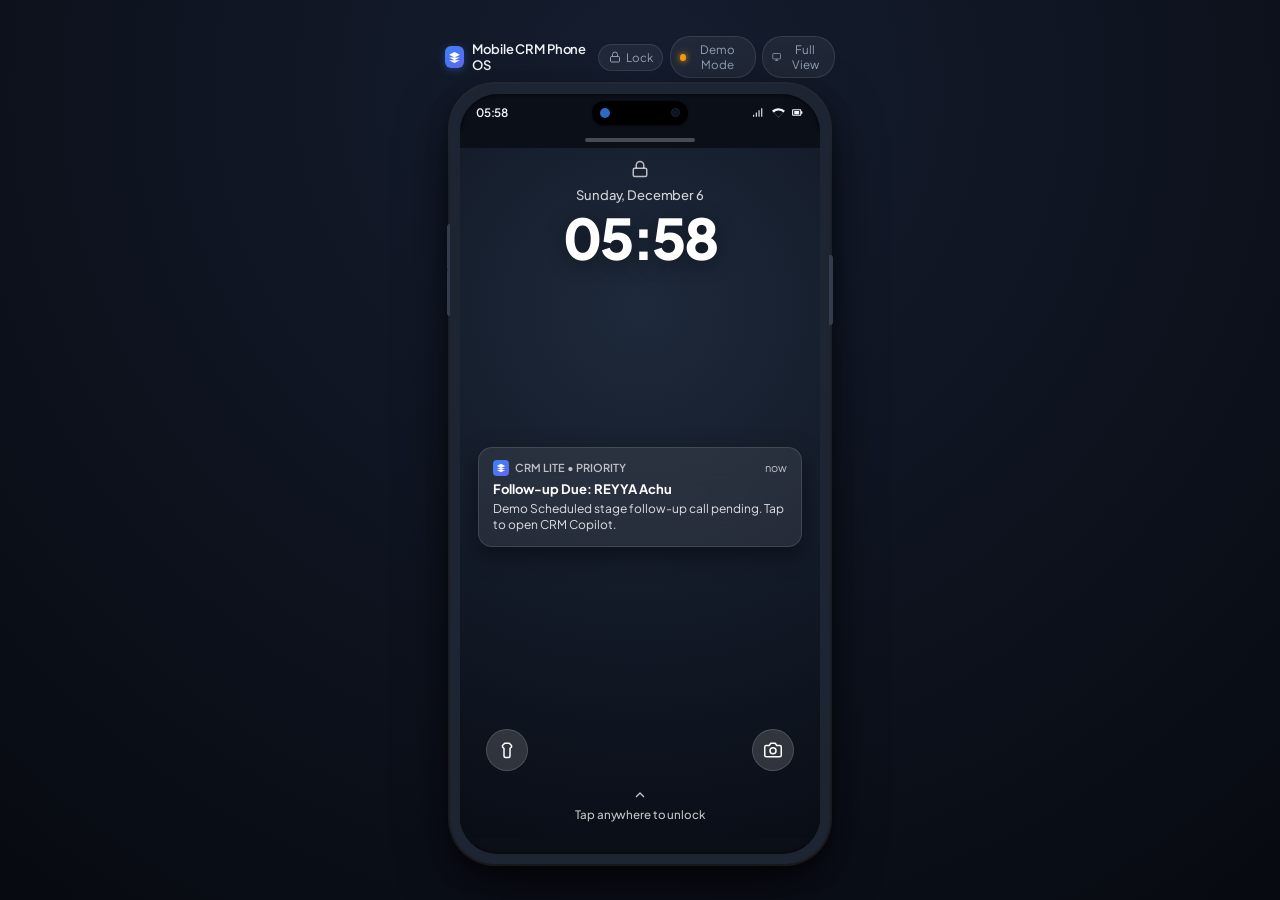
==== commit 4b593269: "feat(mobile): add realistic mobile phone OS with lock screen, home screen, and CRM app" ====
--- a/chatbot_mobile.html
+++ b/chatbot_mobile.html
@@ -3,15 +3,15 @@
 <head>
   <meta charset="UTF-8" />
   <meta name="viewport" content="width=device-width, initial-scale=1.0, maximum-scale=1.0, user-scalable=no" />
-  <title>CRM AI Copilot • Mobile Assistant</title>
+  <title>CRM Mobile OS • AI Copilot Smartphone Simulator</title>
   <link rel="preconnect" href="https://fonts.googleapis.com">
   <link rel="preconnect" href="https://fonts.gstatic.com" crossorigin>
-  <link href="https://fonts.googleapis.com/css2?family=Plus+Jakarta+Sans:wght@400;500;600;700&family=JetBrains+Mono:wght@400;500&display=swap" rel="stylesheet">
+  <link href="https://fonts.googleapis.com/css2?family=Plus+Jakarta+Sans:wght@400;500;600;700;800&family=JetBrains+Mono:wght@400;500&display=swap" rel="stylesheet">
   <style>
     :root {
       --primary: #3b82f6;
       --primary-dark: #2563eb;
-      --primary-glow: rgba(59, 130, 246, 0.25);
+      --primary-glow: rgba(59, 130, 246, 0.35);
       --bg-chassis: #1e2532;
       --chassis-border: #2d3748;
       --phone-bg: #0b0f17;
@@ -42,7 +42,7 @@
       height: 100%;
       height: 100dvh;
       max-height: 100vh;
-      overflow: hidden; /* Locked to one screen - zero page scrollbar */
+      overflow: hidden;
       margin: 0;
       padding: 0;
     }
@@ -82,8 +82,8 @@
     }
 
     .brand-logo-icon {
-      width: 24px;
-      height: 24px;
+      width: 22px;
+      height: 22px;
       background: linear-gradient(135deg, var(--primary) 0%, #6366f1 100%);
       border-radius: 6px;
       display: flex;
@@ -93,29 +93,29 @@
     }
 
     .brand-logo-icon svg {
-      width: 14px;
-      height: 14px;
+      width: 13px;
+      height: 13px;
       fill: #ffffff;
     }
 
     .top-actions {
       display: flex;
       align-items: center;
-      gap: 0.5rem;
+      gap: 0.4rem;
     }
 
     .toolbar-btn {
       background: rgba(255, 255, 255, 0.06);
       border: 1px solid rgba(255, 255, 255, 0.1);
       color: var(--text-dim);
-      padding: 0.35rem 0.65rem;
+      padding: 0.3rem 0.6rem;
       border-radius: 20px;
       cursor: pointer;
-      font-size: 0.75rem;
+      font-size: 0.725rem;
       font-family: inherit;
       display: flex;
       align-items: center;
-      gap: 0.35rem;
+      gap: 0.3rem;
       transition: all 0.2s ease;
     }
 
@@ -136,7 +136,7 @@
       box-shadow: 0 0 6px var(--warning);
     }
 
-    /* SMARTPHONE MOCKUP FRAME - Dynamically scales to fit 100% on one screen */
+    /* SMARTPHONE MOCKUP FRAME */
     .phone-wrapper {
       position: relative;
       height: min(780px, calc(100dvh - 3.25rem));
@@ -159,7 +159,7 @@
       min-height: 0;
     }
 
-    /* Realistic hardware buttons on chassis edges */
+    /* Hardware buttons on chassis edges */
     .phone-wrapper::before {
       content: '';
       position: absolute;
@@ -172,15 +172,20 @@
       box-shadow: 0 45px 0 #333d4e; /* Volume buttons */
     }
 
-    .phone-wrapper::after {
-      content: '';
+    .power-btn-hardware {
       position: absolute;
       top: 22%;
       right: -3px;
-      width: 3px;
+      width: 4px;
       height: 9%;
       background: #333d4e;
-      border-radius: 0 3px 3px 0; /* Power button */
+      border-radius: 0 3px 3px 0;
+      cursor: pointer;
+      z-index: 10;
+      transition: background 0.15s ease;
+    }
+    .power-btn-hardware:hover {
+      background: var(--primary);
     }
 
     /* Inner Screen Glass */
@@ -197,7 +202,7 @@
       min-height: 0;
     }
 
-    /* Mobile Status Bar with Dynamic Island */
+    /* Mobile Status Bar (Always Visible at Top) */
     .phone-status-bar {
       height: 38px;
       padding: 0 1rem;
@@ -207,9 +212,10 @@
       font-size: 0.725rem;
       font-weight: 600;
       color: var(--text-main);
-      z-index: 20;
+      z-index: 50;
       flex-shrink: 0;
       position: relative;
+      background: transparent;
     }
 
     .phone-time {
@@ -217,21 +223,31 @@
       letter-spacing: -0.02em;
     }
 
-    /* Dynamic Island pill */
+    /* Dynamic Island */
     .dynamic-island {
       position: absolute;
       left: 50%;
       top: 7px;
       transform: translateX(-50%);
-      width: 90px;
-      height: 23px;
+      width: 96px;
+      height: 24px;
       background: #000000;
       border-radius: 20px;
       display: flex;
       align-items: center;
-      justify-content: flex-end;
+      justify-content: space-between;
       padding: 0 8px;
       box-shadow: 0 1px 3px rgba(0, 0, 0, 0.5);
+      cursor: pointer;
+      transition: all 0.25s ease;
+    }
+
+    .island-icon {
+      width: 10px;
+      height: 10px;
+      border-radius: 50%;
+      background: var(--primary);
+      opacity: 0.8;
     }
 
     .camera-lens {
@@ -255,10 +271,441 @@
       fill: currentColor;
     }
 
+    /* =========================================================================
+       SCREEN VIEWS (LOCK SCREEN, HOME SCREEN, APP SCREEN)
+       ========================================================================= */
+    .screen-view {
+      position: absolute;
+      top: 38px;
+      left: 0;
+      right: 0;
+      bottom: 16px;
+      display: flex;
+      flex-direction: column;
+      overflow: hidden;
+      transition: transform 0.35s cubic-bezier(0.16, 1, 0.3, 1), opacity 0.25s ease;
+      min-height: 0;
+    }
+
+    /* -------------------------------------------------------------------------
+       SCREEN 1: LOCK SCREEN
+       ------------------------------------------------------------------------- */
+    #lockScreen {
+      z-index: 40;
+      background: radial-gradient(circle at 50% 25%, #1e293b 0%, #090d16 100%);
+      padding: 1.25rem 1.15rem 1rem 1.15rem;
+      justify-content: space-between;
+      align-items: center;
+      transform: translateY(0);
+      opacity: 1;
+      cursor: pointer;
+    }
+
+    #lockScreen.unlocked {
+      transform: translateY(-100%);
+      opacity: 0;
+      pointer-events: none;
+    }
+
+    .lock-top {
+      display: flex;
+      flex-direction: column;
+      align-items: center;
+      gap: 0.35rem;
+      margin-top: 0.5rem;
+    }
+
+    .lock-padlock {
+      width: 18px;
+      height: 18px;
+      color: rgba(255, 255, 255, 0.7);
+      margin-bottom: 0.25rem;
+    }
+
+    .lock-date {
+      font-size: 0.8125rem;
+      font-weight: 500;
+      color: rgba(255, 255, 255, 0.8);
+      letter-spacing: -0.01em;
+    }
+
+    .lock-clock {
+      font-size: 3.5rem;
+      font-weight: 800;
+      line-height: 1;
+      color: #ffffff;
+      letter-spacing: -0.04em;
+      text-shadow: 0 4px 20px rgba(0, 0, 0, 0.4);
+    }
+
+    /* Lock Screen Notification Card */
+    .lock-notifications {
+      width: 100%;
+      display: flex;
+      flex-direction: column;
+      gap: 0.6rem;
+      margin: auto 0;
+    }
+
+    .lock-notif-card {
+      background: rgba(255, 255, 255, 0.08);
+      backdrop-filter: blur(20px);
+      -webkit-backdrop-filter: blur(20px);
+      border: 1px solid rgba(255, 255, 255, 0.12);
+      border-radius: var(--radius-md);
+      padding: 0.75rem 0.85rem;
+      box-shadow: 0 8px 24px rgba(0, 0, 0, 0.4);
+      display: flex;
+      flex-direction: column;
+      gap: 0.3rem;
+      transition: transform 0.2s ease, background 0.2s ease;
+      cursor: pointer;
+    }
+
+    .lock-notif-card:hover {
+      background: rgba(255, 255, 255, 0.12);
+      transform: scale(1.02);
+    }
+
+    .notif-header {
+      display: flex;
+      align-items: center;
+      justify-content: space-between;
+      font-size: 0.6875rem;
+      color: rgba(255, 255, 255, 0.7);
+    }
+
+    .notif-app-info {
+      display: flex;
+      align-items: center;
+      gap: 0.35rem;
+      font-weight: 600;
+    }
+
+    .notif-app-icon {
+      width: 16px;
+      height: 16px;
+      background: linear-gradient(135deg, var(--primary) 0%, #6366f1 100%);
+      border-radius: 4px;
+      display: flex;
+      align-items: center;
+      justify-content: center;
+    }
+    .notif-app-icon svg {
+      width: 10px;
+      height: 10px;
+      fill: #ffffff;
+    }
+
+    .notif-title {
+      font-size: 0.8125rem;
+      font-weight: 700;
+      color: #ffffff;
+    }
+
+    .notif-desc {
+      font-size: 0.75rem;
+      color: rgba(255, 255, 255, 0.85);
+      line-height: 1.35;
+    }
+
+    /* Lock Screen Bottom Actions */
+    .lock-bottom {
+      width: 100%;
+      display: flex;
+      flex-direction: column;
+      align-items: center;
+      gap: 1rem;
+    }
+
+    .lock-quick-actions {
+      width: 100%;
+      display: flex;
+      justify-content: space-between;
+      padding: 0 0.5rem;
+    }
+
+    .lock-round-btn {
+      width: 42px;
+      height: 42px;
+      border-radius: 50%;
+      background: rgba(255, 255, 255, 0.15);
+      backdrop-filter: blur(10px);
+      border: 1px solid rgba(255, 255, 255, 0.15);
+      color: #ffffff;
+      display: flex;
+      align-items: center;
+      justify-content: center;
+      cursor: pointer;
+      transition: all 0.2s ease;
+    }
+    .lock-round-btn:hover {
+      background: rgba(255, 255, 255, 0.25);
+    }
+    .lock-round-btn svg {
+      width: 18px;
+      height: 18px;
+    }
+
+    .unlock-swipe-prompt {
+      display: flex;
+      flex-direction: column;
+      align-items: center;
+      gap: 0.25rem;
+      font-size: 0.725rem;
+      color: rgba(255, 255, 255, 0.75);
+      font-weight: 500;
+      letter-spacing: -0.01em;
+      animation: pulseChevron 2s infinite ease-in-out;
+    }
+
+    @keyframes pulseChevron {
+      0%, 100% { opacity: 0.6; transform: translateY(0); }
+      50% { opacity: 1; transform: translateY(-4px); }
+    }
+
+    /* -------------------------------------------------------------------------
+       SCREEN 2: HOME SCREEN
+       ------------------------------------------------------------------------- */
+    #homeScreen {
+      z-index: 10;
+      background: radial-gradient(circle at 30% 10%, #1e1b4b 0%, #0f172a 45%, #030712 100%);
+      padding: 0.75rem 0.85rem 0.5rem 0.85rem;
+      justify-content: space-between;
+      transform: scale(1);
+      opacity: 1;
+    }
+
+    #homeScreen.app-open {
+      transform: scale(0.92);
+      opacity: 0;
+      pointer-events: none;
+    }
+
+    /* Home Screen Widgets */
+    .home-widgets {
+      display: grid;
+      grid-template-columns: 1fr 1fr;
+      gap: 0.65rem;
+      margin-bottom: 1rem;
+    }
+
+    .widget-box {
+      background: rgba(255, 255, 255, 0.08);
+      backdrop-filter: blur(16px);
+      -webkit-backdrop-filter: blur(16px);
+      border: 1px solid rgba(255, 255, 255, 0.1);
+      border-radius: var(--radius-md);
+      padding: 0.75rem;
+      display: flex;
+      flex-direction: column;
+      justify-content: space-between;
+      height: 90px;
+      box-shadow: 0 4px 16px rgba(0, 0, 0, 0.3);
+      cursor: pointer;
+      transition: transform 0.2s ease;
+    }
+    .widget-box:hover {
+      transform: scale(1.02);
+    }
+
+    .widget-top {
+      font-size: 0.6875rem;
+      color: rgba(255, 255, 255, 0.6);
+      font-weight: 600;
+      display: flex;
+      align-items: center;
+      gap: 0.35rem;
+    }
+
+    .widget-val {
+      font-size: 1.25rem;
+      font-weight: 800;
+      color: #ffffff;
+      line-height: 1.1;
+    }
+
+    .widget-desc {
+      font-size: 0.6875rem;
+      color: #93c5fd;
+      font-weight: 500;
+    }
+
+    /* App Icons Grid */
+    .app-grid {
+      display: grid;
+      grid-template-columns: repeat(4, 1fr);
+      gap: 1rem 0.5rem;
+      padding: 0.5rem 0.25rem;
+    }
+
+    .app-item {
+      display: flex;
+      flex-direction: column;
+      align-items: center;
+      gap: 0.35rem;
+      cursor: pointer;
+      background: none;
+      border: none;
+      color: var(--text-main);
+      font-family: inherit;
+      transition: transform 0.15s ease;
+    }
+    .app-item:hover {
+      transform: scale(1.08);
+    }
+    .app-item:active {
+      transform: scale(0.94);
+    }
+
+    .app-icon {
+      width: 52px;
+      height: 52px;
+      border-radius: 14px;
+      display: flex;
+      align-items: center;
+      justify-content: center;
+      box-shadow: 0 4px 14px rgba(0, 0, 0, 0.35);
+      position: relative;
+    }
+
+    .app-icon.crm-ai {
+      background: linear-gradient(135deg, #2563eb 0%, #7c3aed 100%);
+      box-shadow: 0 6px 18px rgba(37, 99, 235, 0.45);
+      border: 1px solid rgba(255, 255, 255, 0.2);
+    }
+
+    .app-icon.leads {
+      background: linear-gradient(135deg, #059669 0%, #10b981 100%);
+    }
+
+    .app-icon.calendar {
+      background: #ffffff;
+      color: #1e293b;
+      display: flex;
+      flex-direction: column;
+      font-size: 0.6rem;
+      font-weight: 700;
+    }
+    .app-icon.calendar span.day {
+      font-size: 1.35rem;
+      font-weight: 800;
+      color: #ef4444;
+      line-height: 1;
+    }
+
+    .app-icon.analytics {
+      background: linear-gradient(135deg, #ea580c 0%, #f59e0b 100%);
+    }
+
+    .app-icon.mail {
+      background: linear-gradient(135deg, #0284c7 0%, #38bdf8 100%);
+    }
+
+    .app-icon.notes {
+      background: linear-gradient(135deg, #ca8a04 0%, #fde047 100%);
+    }
+
+    .app-icon.reminders {
+      background: #ffffff;
+      color: #3b82f6;
+    }
+
+    .app-icon.settings {
+      background: linear-gradient(135deg, #475569 0%, #64748b 100%);
+    }
+
+    .app-badge {
+      position: absolute;
+      top: -3px;
+      right: -3px;
+      background: #ef4444;
+      color: #ffffff;
+      font-size: 0.625rem;
+      font-weight: 800;
+      padding: 0.1rem 0.35rem;
+      border-radius: 10px;
+      border: 1.5px solid #000;
+    }
+
+    .app-label {
+      font-size: 0.6875rem;
+      font-weight: 500;
+      color: #f1f5f9;
+      text-align: center;
+      letter-spacing: -0.01em;
+      text-shadow: 0 1px 3px rgba(0, 0, 0, 0.7);
+    }
+
+    /* Bottom Dock Bar */
+    .home-dock {
+      background: rgba(255, 255, 255, 0.12);
+      backdrop-filter: blur(24px);
+      -webkit-backdrop-filter: blur(24px);
+      border: 1px solid rgba(255, 255, 255, 0.15);
+      border-radius: 26px;
+      padding: 0.6rem 0.85rem;
+      display: flex;
+      justify-content: space-around;
+      align-items: center;
+      box-shadow: 0 8px 30px rgba(0, 0, 0, 0.45);
+      margin-top: auto;
+    }
+
+    .dock-item {
+      cursor: pointer;
+      transition: transform 0.15s ease;
+    }
+    .dock-item:hover {
+      transform: scale(1.1);
+    }
+    .dock-item:active {
+      transform: scale(0.92);
+    }
+
+    .dock-icon {
+      width: 48px;
+      height: 48px;
+      border-radius: 13px;
+      display: flex;
+      align-items: center;
+      justify-content: center;
+      box-shadow: 0 4px 12px rgba(0, 0, 0, 0.3);
+      position: relative;
+    }
+
+    .dock-icon.phone-app {
+      background: linear-gradient(135deg, #16a34a 0%, #22c55e 100%);
+    }
+    .dock-icon.messages-app {
+      background: linear-gradient(135deg, #2563eb 0%, #3b82f6 100%);
+    }
+    .dock-icon.safari-app {
+      background: #ffffff;
+      color: #0284c7;
+    }
+
+    /* -------------------------------------------------------------------------
+       SCREEN 3: MOBILE CRM APP (ACTIVE APP VIEW)
+       ------------------------------------------------------------------------- */
+    #appScreen {
+      z-index: 20;
+      background: var(--phone-bg);
+      transform: scale(0.94) translateY(30px);
+      opacity: 0;
+      pointer-events: none;
+    }
+
+    #appScreen.active {
+      transform: scale(1) translateY(0);
+      opacity: 1;
+      pointer-events: auto;
+    }
+
     /* In-App Header */
     .app-header {
-      padding: 0.45rem 0.85rem 0.55rem 0.85rem;
-      background: rgba(20, 26, 36, 0.85);
+      padding: 0.45rem 0.75rem 0.5rem 0.75rem;
+      background: rgba(20, 26, 36, 0.95);
       backdrop-filter: blur(12px);
       -webkit-backdrop-filter: blur(12px);
       border-bottom: 1px solid var(--phone-border);
@@ -269,15 +716,40 @@
       z-index: 10;
     }
 
+    .header-left {
+      display: flex;
+      align-items: center;
+      gap: 0.4rem;
+    }
+
+    .btn-back-home {
+      background: transparent;
+      border: none;
+      color: var(--text-dim);
+      cursor: pointer;
+      padding: 0.2rem;
+      display: flex;
+      align-items: center;
+      border-radius: 6px;
+    }
+    .btn-back-home:hover {
+      color: var(--text-main);
+      background: var(--phone-surface-2);
+    }
+    .btn-back-home svg {
+      width: 18px;
+      height: 18px;
+    }
+
     .header-info {
       display: flex;
       align-items: center;
-      gap: 0.55rem;
+      gap: 0.5rem;
     }
 
     .bot-avatar {
-      width: 32px;
-      height: 32px;
+      width: 30px;
+      height: 30px;
       border-radius: 50%;
       background: linear-gradient(135deg, var(--primary) 0%, #4f46e5 100%);
       display: flex;
@@ -289,34 +761,34 @@
     }
 
     .bot-avatar svg {
-      width: 17px;
-      height: 17px;
+      width: 16px;
+      height: 16px;
     }
 
     .online-indicator {
       position: absolute;
       bottom: -1px;
       right: -1px;
-      width: 9px;
-      height: 9px;
+      width: 8px;
+      height: 8px;
       background: var(--success);
       border: 2px solid var(--phone-bg);
       border-radius: 50%;
     }
 
     .bot-meta h2 {
-      font-size: 0.875rem;
+      font-size: 0.85rem;
       font-weight: 700;
       color: var(--text-main);
-      line-height: 1.2;
+      line-height: 1.1;
     }
 
     .bot-meta span {
-      font-size: 0.65rem;
+      font-size: 0.625rem;
       color: var(--text-dim);
       display: flex;
       align-items: center;
-      gap: 0.3rem;
+      gap: 0.25rem;
     }
 
     .header-btns {
@@ -329,8 +801,8 @@
       background: transparent;
       border: none;
       color: var(--text-dim);
-      width: 30px;
-      height: 30px;
+      width: 28px;
+      height: 28px;
       border-radius: 50%;
       display: flex;
       align-items: center;
@@ -349,15 +821,36 @@
       height: 15px;
     }
 
-    /* Messages Stream */
+    /* In-App Tab Views */
+    .app-tab-content {
+      flex: 1;
+      display: flex;
+      flex-direction: column;
+      overflow: hidden;
+      min-height: 0;
+    }
+
+    .tab-pane {
+      flex: 1;
+      display: none;
+      flex-direction: column;
+      overflow: hidden;
+      min-height: 0;
+    }
+
+    .tab-pane.active {
+      display: flex;
+    }
+
+    /* TAB 1: COPILOT CHAT MESSAGES */
     .chat-messages {
       flex: 1;
-      padding: 0.75rem 0.85rem;
+      padding: 0.65rem 0.75rem;
       overflow-y: auto;
       overflow-x: hidden;
       display: flex;
       flex-direction: column;
-      gap: 0.75rem;
+      gap: 0.65rem;
       scroll-behavior: smooth;
       min-height: 0;
     }
@@ -370,16 +863,15 @@
       border-radius: 4px;
     }
 
-    /* Message Rows */
     .message-row {
       display: flex;
       flex-direction: column;
-      max-width: 86%;
+      max-width: 88%;
       animation: msgAppear 0.25s cubic-bezier(0.16, 1, 0.3, 1);
     }
 
     @keyframes msgAppear {
-      from { opacity: 0; transform: translateY(8px); }
+      from { opacity: 0; transform: translateY(6px); }
       to { opacity: 1; transform: translateY(0); }
     }
 
@@ -394,10 +886,10 @@
     }
 
     .message-bubble {
-      padding: 0.7rem 0.875rem;
+      padding: 0.6rem 0.8rem;
       border-radius: var(--radius-md);
-      font-size: 0.8125rem;
-      line-height: 1.5;
+      font-size: 0.8rem;
+      line-height: 1.48;
       word-break: break-word;
       position: relative;
     }
@@ -418,15 +910,15 @@
     }
 
     .message-time {
-      font-size: 0.65rem;
+      font-size: 0.625rem;
       color: var(--text-muted);
-      margin-top: 0.25rem;
+      margin-top: 0.2rem;
       padding: 0 0.25rem;
     }
 
-    /* Markdown Formatted Typography Inside Assistant Bubbles */
+    /* Markdown Formatted Typography */
     .markdown-content p {
-      margin: 0 0 0.45rem 0;
+      margin: 0 0 0.4rem 0;
     }
     .markdown-content p:last-child {
       margin-bottom: 0;
@@ -445,21 +937,15 @@
 
     .markdown-content ul,
     .markdown-content ol {
-      margin: 0.35rem 0 0.5rem 0;
-      padding-left: 1.25rem;
-    }
-
-    .markdown-content ul {
-      list-style-type: disc;
-    }
-
-    .markdown-content ol {
-      list-style-type: decimal;
-    }
+      margin: 0.3rem 0 0.45rem 0;
+      padding-left: 1.15rem;
+    }
+    .markdown-content ul { list-style-type: disc; }
+    .markdown-content ol { list-style-type: decimal; }
 
     .markdown-content li {
-      margin-bottom: 0.3rem;
-      line-height: 1.45;
+      margin-bottom: 0.25rem;
+      line-height: 1.42;
     }
     .markdown-content li:last-child {
       margin-bottom: 0;
@@ -467,18 +953,18 @@
 
     .markdown-content code.code-inline {
       font-family: var(--font-mono);
-      font-size: 0.775rem;
+      font-size: 0.75rem;
       background: rgba(0, 0, 0, 0.35);
       border: 1px solid var(--phone-border);
-      padding: 0.1rem 0.3rem;
+      padding: 0.1rem 0.25rem;
       border-radius: 4px;
       color: var(--primary);
     }
 
-    /* Action Confirmation Card (in mobile bubble) */
+    /* Action Confirmation Card */
     .action-card {
-      margin-top: 0.625rem;
-      padding: 0.625rem;
+      margin-top: 0.5rem;
+      padding: 0.55rem;
       background: var(--phone-surface-2);
       border: 1px solid rgba(59, 130, 246, 0.25);
       border-radius: var(--radius-sm);
@@ -488,78 +974,72 @@
       display: flex;
       align-items: center;
       gap: 0.35rem;
-      font-size: 0.75rem;
+      font-size: 0.725rem;
       font-weight: 600;
       color: var(--primary);
-      margin-bottom: 0.35rem;
-    }
-
+      margin-bottom: 0.3rem;
+    }
     .action-header svg {
-      width: 14px;
-      height: 14px;
+      width: 13px;
+      height: 13px;
     }
 
     .action-desc {
-      font-size: 0.775rem;
+      font-size: 0.75rem;
       color: var(--text-main);
-      margin-bottom: 0.5rem;
+      margin-bottom: 0.45rem;
     }
 
     .action-buttons {
       display: flex;
-      gap: 0.4rem;
+      gap: 0.35rem;
     }
 
     .btn-action-confirm {
       background: var(--primary);
       color: #ffffff;
       border: none;
-      padding: 0.35rem 0.65rem;
+      padding: 0.3rem 0.6rem;
       border-radius: 6px;
-      font-size: 0.725rem;
+      font-size: 0.7rem;
       font-weight: 600;
       cursor: pointer;
       display: flex;
       align-items: center;
       gap: 0.25rem;
-      transition: background 0.15s ease;
-    }
-    .btn-action-confirm:hover {
-      background: var(--primary-dark);
-    }
+    }
+    .btn-action-confirm:hover { background: var(--primary-dark); }
 
     .btn-action-cancel {
       background: rgba(255, 255, 255, 0.08);
       color: var(--text-dim);
       border: none;
-      padding: 0.35rem 0.65rem;
+      padding: 0.3rem 0.6rem;
       border-radius: 6px;
-      font-size: 0.725rem;
+      font-size: 0.7rem;
       cursor: pointer;
     }
 
-    /* Typing Dots Indicator */
+    /* Typing Dots */
     .typing-row {
       display: flex;
       align-items: center;
-      gap: 0.35rem;
-      padding: 0.5rem 0.75rem;
+      gap: 0.3rem;
+      padding: 0.45rem 0.7rem;
       background: var(--phone-surface);
       border: 1px solid var(--phone-border);
       border-radius: var(--radius-md);
       width: fit-content;
       margin-bottom: 0.25rem;
     }
-
     .typing-row span.typing-label {
-      font-size: 0.725rem;
+      font-size: 0.7rem;
       color: var(--text-dim);
-      margin-right: 0.35rem;
-    }
-
+      margin-right: 0.25rem;
+    }
     .dot {
-      width: 5px;
-      height: 5px;
+      width: 4px;
+      height: 4px;
       border-radius: 50%;
       background: var(--primary);
       animation: bounce 1.4s infinite ease-in-out both;
@@ -574,33 +1054,30 @@
 
     /* Suggestions Horizontal Scrollable Chips */
     .suggestions-container {
-      padding: 0.25rem 0.75rem 0.4rem 0.75rem;
+      padding: 0.25rem 0.65rem 0.35rem 0.65rem;
       display: flex;
       gap: 0.35rem;
       overflow-x: auto;
       flex-shrink: 0;
       scrollbar-width: none;
     }
-    .suggestions-container::-webkit-scrollbar {
-      display: none;
-    }
+    .suggestions-container::-webkit-scrollbar { display: none; }
 
     .suggestion-chip {
       background: rgba(255, 255, 255, 0.05);
       border: 1px solid var(--phone-border);
       color: var(--text-dim);
-      padding: 0.3rem 0.6rem;
+      padding: 0.25rem 0.55rem;
       border-radius: 20px;
-      font-size: 0.7rem;
+      font-size: 0.6875rem;
       white-space: nowrap;
       cursor: pointer;
       display: flex;
       align-items: center;
-      gap: 0.3rem;
+      gap: 0.25rem;
       transition: all 0.2s ease;
       flex-shrink: 0;
     }
-
     .suggestion-chip:hover {
       background: rgba(59, 130, 246, 0.15);
       border-color: rgba(59, 130, 246, 0.35);
@@ -630,10 +1107,7 @@
       padding: 0.35rem 0.75rem;
       transition: border-color 0.2s ease;
     }
-
-    .input-wrapper:focus-within {
-      border-color: var(--primary);
-    }
+    .input-wrapper:focus-within { border-color: var(--primary); }
 
     .input-wrapper input {
       flex: 1;
@@ -641,17 +1115,14 @@
       border: none;
       outline: none;
       color: var(--text-main);
-      font-size: 0.8125rem;
+      font-size: 0.7875rem;
       font-family: inherit;
     }
-
-    .input-wrapper input::placeholder {
-      color: var(--text-muted);
-    }
+    .input-wrapper input::placeholder { color: var(--text-muted); }
 
     .send-btn {
-      width: 32px;
-      height: 32px;
+      width: 30px;
+      height: 30px;
       border-radius: 50%;
       background: linear-gradient(135deg, var(--primary) 0%, var(--primary-dark) 100%);
       border: none;
@@ -660,33 +1131,203 @@
       align-items: center;
       justify-content: center;
       cursor: pointer;
-      transition: transform 0.15s ease, background 0.2s ease;
       flex-shrink: 0;
       box-shadow: 0 2px 8px var(--primary-glow);
     }
-
-    .send-btn:hover {
-      transform: scale(1.05);
-    }
-
-    .send-btn:active {
-      transform: scale(0.95);
-    }
-
     .send-btn svg {
-      width: 15px;
-      height: 15px;
+      width: 14px;
+      height: 14px;
       margin-left: 2px;
     }
 
-    /* iOS Home Swipe Indicator */
+    /* -------------------------------------------------------------------------
+       TAB 2: LEADS SCREEN (MOBILE LIST)
+       ------------------------------------------------------------------------- */
+    .leads-view {
+      flex: 1;
+      padding: 0.75rem 0.85rem;
+      overflow-y: auto;
+      display: flex;
+      flex-direction: column;
+      gap: 0.65rem;
+    }
+
+    .leads-header-title {
+      font-size: 0.8125rem;
+      font-weight: 700;
+      color: var(--text-main);
+      display: flex;
+      align-items: center;
+      justify-content: space-between;
+      margin-bottom: 0.25rem;
+    }
+
+    .lead-mobile-card {
+      background: var(--phone-surface);
+      border: 1px solid var(--phone-border);
+      border-radius: var(--radius-md);
+      padding: 0.75rem;
+      display: flex;
+      flex-direction: column;
+      gap: 0.45rem;
+      box-shadow: 0 2px 8px rgba(0, 0, 0, 0.25);
+    }
+
+    .lead-card-top {
+      display: flex;
+      align-items: center;
+      justify-content: space-between;
+    }
+
+    .lead-card-name {
+      font-size: 0.875rem;
+      font-weight: 700;
+      color: #ffffff;
+    }
+
+    .stage-pill {
+      font-size: 0.65rem;
+      font-weight: 600;
+      padding: 0.15rem 0.45rem;
+      border-radius: 12px;
+      background: rgba(59, 130, 246, 0.15);
+      color: #60a5fa;
+      border: 1px solid rgba(59, 130, 246, 0.3);
+    }
+
+    .lead-card-detail {
+      font-size: 0.725rem;
+      color: var(--text-dim);
+      display: flex;
+      flex-direction: column;
+      gap: 0.2rem;
+    }
+
+    .lead-actions-row {
+      display: flex;
+      gap: 0.4rem;
+      margin-top: 0.25rem;
+    }
+
+    .btn-lead-action {
+      flex: 1;
+      padding: 0.35rem 0.5rem;
+      border-radius: 6px;
+      font-size: 0.7rem;
+      font-weight: 600;
+      cursor: pointer;
+      display: flex;
+      align-items: center;
+      justify-content: center;
+      gap: 0.25rem;
+      border: none;
+      transition: all 0.15s ease;
+    }
+
+    .btn-lead-ai {
+      background: rgba(59, 130, 246, 0.15);
+      color: #93c5fd;
+      border: 1px solid rgba(59, 130, 246, 0.3);
+    }
+    .btn-lead-ai:hover {
+      background: var(--primary);
+      color: #ffffff;
+    }
+
+    .btn-lead-call {
+      background: rgba(16, 185, 129, 0.15);
+      color: #6ee7b7;
+      border: 1px solid rgba(16, 185, 129, 0.3);
+    }
+
+    /* -------------------------------------------------------------------------
+       TAB 3: PIPELINE SCREEN
+       ------------------------------------------------------------------------- */
+    .pipeline-view {
+      flex: 1;
+      padding: 0.75rem 0.85rem;
+      overflow-y: auto;
+      display: flex;
+      flex-direction: column;
+      gap: 0.65rem;
+    }
+
+    .pipeline-summary-card {
+      background: linear-gradient(135deg, rgba(37, 99, 235, 0.2) 0%, rgba(99, 102, 241, 0.15) 100%);
+      border: 1px solid rgba(59, 130, 246, 0.3);
+      border-radius: var(--radius-md);
+      padding: 0.75rem;
+      display: flex;
+      justify-content: space-around;
+      text-align: center;
+    }
+
+    .pipe-stat h4 {
+      font-size: 1.15rem;
+      font-weight: 800;
+      color: #ffffff;
+    }
+    .pipe-stat span {
+      font-size: 0.65rem;
+      color: var(--text-dim);
+    }
+
+    .stage-row-item {
+      background: var(--phone-surface);
+      border: 1px solid var(--phone-border);
+      border-radius: var(--radius-sm);
+      padding: 0.6rem 0.75rem;
+      display: flex;
+      align-items: center;
+      justify-content: space-between;
+      font-size: 0.75rem;
+    }
+
+    /* IN-APP BOTTOM TAB BAR */
+    .app-bottom-nav {
+      height: 44px;
+      background: rgba(20, 26, 36, 0.95);
+      border-top: 1px solid var(--phone-border);
+      display: flex;
+      align-items: center;
+      justify-content: space-around;
+      flex-shrink: 0;
+      padding: 0 0.5rem;
+    }
+
+    .nav-tab-btn {
+      background: transparent;
+      border: none;
+      color: var(--text-muted);
+      display: flex;
+      flex-direction: column;
+      align-items: center;
+      gap: 0.15rem;
+      cursor: pointer;
+      font-size: 0.625rem;
+      font-weight: 600;
+      font-family: inherit;
+      padding: 0.25rem 0.5rem;
+      transition: color 0.15s ease;
+    }
+    .nav-tab-btn svg {
+      width: 17px;
+      height: 17px;
+    }
+    .nav-tab-btn.active {
+      color: var(--primary);
+    }
+
+    /* iOS Home Swipe Bar (Global at Bottom of Phone) */
     .home-bar-area {
-      height: 14px;
+      height: 16px;
       display: flex;
       align-items: center;
       justify-content: center;
       background: var(--phone-bg);
       flex-shrink: 0;
+      z-index: 50;
+      cursor: pointer;
     }
 
     .home-indicator {
@@ -694,6 +1335,11 @@
       height: 4px;
       background: rgba(255, 255, 255, 0.25);
       border-radius: 10px;
+      transition: background 0.2s ease, width 0.2s ease;
+    }
+    .home-bar-area:hover .home-indicator {
+      background: rgba(255, 255, 255, 0.55);
+      width: 125px;
     }
 
     /* Settings / Auth Modal Sheet */
@@ -702,16 +1348,14 @@
       inset: 0;
       background: rgba(0, 0, 0, 0.7);
       backdrop-filter: blur(4px);
-      z-index: 50;
+      z-index: 60;
       display: none;
       align-items: flex-end;
       justify-content: center;
       border-radius: clamp(20px, 4.2vh, 38px);
     }
 
-    .modal-backdrop.open {
-      display: flex;
-    }
+    .modal-backdrop.open { display: flex; }
 
     .modal-sheet {
       width: 100%;
@@ -728,82 +1372,75 @@
     }
 
     .sheet-handle {
-      width: 40px;
+      width: 36px;
       height: 4px;
       background: var(--phone-border);
       border-radius: 10px;
-      margin: 0 auto 1rem auto;
+      margin: 0 auto 0.75rem auto;
     }
 
     .sheet-title {
-      font-size: 0.9375rem;
+      font-size: 0.875rem;
       font-weight: 700;
-      margin-bottom: 0.35rem;
+      margin-bottom: 0.25rem;
       color: var(--text-main);
     }
-
     .sheet-subtitle {
-      font-size: 0.75rem;
+      font-size: 0.7rem;
       color: var(--text-dim);
-      margin-bottom: 1rem;
+      margin-bottom: 0.75rem;
     }
 
     .sheet-input-group {
       display: flex;
       flex-direction: column;
-      gap: 0.35rem;
-      margin-bottom: 0.75rem;
+      gap: 0.25rem;
+      margin-bottom: 0.65rem;
       text-align: left;
     }
-
     .sheet-input-group label {
-      font-size: 0.7rem;
+      font-size: 0.65rem;
       font-weight: 600;
       color: var(--text-dim);
       text-transform: uppercase;
       letter-spacing: 0.03em;
     }
-
     .sheet-input-group input {
       background: var(--phone-surface-2);
       border: 1px solid var(--phone-border);
       border-radius: 8px;
-      padding: 0.5rem 0.75rem;
+      padding: 0.45rem 0.65rem;
       color: var(--text-main);
-      font-size: 0.8125rem;
+      font-size: 0.75rem;
       font-family: inherit;
       outline: none;
     }
-
-    .sheet-input-group input:focus {
-      border-color: var(--primary);
-    }
+    .sheet-input-group input:focus { border-color: var(--primary); }
 
     .sheet-btns {
       display: flex;
       flex-direction: column;
-      gap: 0.5rem;
-      margin-top: 1rem;
+      gap: 0.4rem;
+      margin-top: 0.75rem;
     }
 
     .btn-sheet-primary {
       background: var(--primary);
       color: #ffffff;
       border: none;
-      padding: 0.6rem;
-      border-radius: 10px;
+      padding: 0.55rem;
+      border-radius: 8px;
       font-weight: 600;
-      font-size: 0.8125rem;
+      font-size: 0.75rem;
       cursor: pointer;
     }
-
     .btn-sheet-secondary {
       background: transparent;
       color: var(--text-dim);
       border: 1px solid var(--phone-border);
-      padding: 0.6rem;
-      border-radius: 10px;
-      font-size: 0.8125rem;
+      padding: 0.55rem;
+      border-radius: 8px;
+      font-size: 0.75rem;
       cursor: pointer;
     }
 
@@ -817,9 +1454,7 @@
         height: 100dvh;
       }
 
-      .desktop-toolbar {
-        display: none;
-      }
+      .desktop-toolbar { display: none; }
 
       .phone-wrapper {
         width: 100vw;
@@ -834,21 +1469,17 @@
       }
 
       .phone-wrapper::before,
-      .phone-wrapper::after {
-        display: none;
-      }
+      .power-btn-hardware { display: none; }
 
       .phone-screen {
         border-radius: 0;
         height: 100%;
       }
 
-      .modal-backdrop {
-        border-radius: 0;
-      }
-    }
-
-    /* Toggle for Direct Fullscreen View on Desktop */
+      .modal-backdrop { border-radius: 0; }
+    }
+
+    /* Frameless Mode for Full Desktop View */
     body.frameless-mode {
       padding: 0;
       background: var(--phone-bg);
@@ -867,9 +1498,7 @@
       width: auto;
       margin-bottom: 0;
     }
-    body.frameless-mode .brand-pill {
-      display: none;
-    }
+    body.frameless-mode .brand-pill { display: none; }
     body.frameless-mode .phone-wrapper {
       width: 100vw;
       height: 100vh;
@@ -882,16 +1511,12 @@
       aspect-ratio: auto;
     }
     body.frameless-mode .phone-wrapper::before,
-    body.frameless-mode .phone-wrapper::after {
-      display: none;
-    }
+    body.frameless-mode .power-btn-hardware { display: none; }
     body.frameless-mode .phone-screen {
       border-radius: 0;
       height: 100%;
     }
-    body.frameless-mode .modal-backdrop {
-      border-radius: 0;
-    }
+    body.frameless-mode .modal-backdrop { border-radius: 0; }
   </style>
 </head>
 <body>
@@ -902,10 +1527,18 @@
       <div class="brand-logo-icon">
         <svg viewBox="0 0 24 24"><path d="M12 2L2 7l10 5 10-5-10-5zM2 17l10 5 10-5M2 12l10 5 10-5"/></svg>
       </div>
-      <span>CRM Copilot • Mobile</span>
+      <span>Mobile CRM Phone OS</span>
     </div>
 
     <div class="top-actions">
+      <button class="toolbar-btn" onclick="lockPhone()" title="Lock Phone">
+        <svg width="12" height="12" viewBox="0 0 24 24" fill="none" stroke="currentColor" stroke-width="2">
+          <rect x="3" y="11" width="18" height="11" rx="2" ry="2"/>
+          <path d="M7 11V7a5 5 0 0110 0v4"/>
+        </svg>
+        <span>Lock</span>
+      </button>
+
       <button class="toolbar-btn" id="connectionBadge" onclick="openAuthModal()" title="Click to configure API connection">
         <span class="status-dot" id="statusDot"></span>
         <span id="connectionLabel">Live API</span>
@@ -924,14 +1557,18 @@
 
   <!-- SMARTPHONE FRAME -->
   <div class="phone-wrapper" id="phoneWrapper">
+    <!-- Clickable Hardware Power Button -->
+    <div class="power-btn-hardware" onclick="togglePower()" title="Power / Lock Button"></div>
+
     <div class="phone-screen">
 
-      <!-- Realistic Mobile Status Bar -->
+      <!-- Realistic Mobile Status Bar (Always on Top) -->
       <div class="phone-status-bar">
-        <span class="phone-time" id="statusTime">9:41</span>
+        <span class="phone-time" id="statusTime">22:40</span>
 
         <!-- Dynamic Island pill -->
-        <div class="dynamic-island">
+        <div class="dynamic-island" id="dynamicIsland" onclick="handleIslandClick()">
+          <div class="island-icon"></div>
           <div class="camera-lens"></div>
         </div>
 
@@ -945,89 +1582,441 @@
         </div>
       </div>
 
-      <!-- In-App Header -->
-      <div class="app-header">
-        <div class="header-info">
-          <div class="bot-avatar">
-            <svg viewBox="0 0 24 24" fill="none" stroke="currentColor" stroke-width="2">
-              <path d="M12 8V4m0 4a4 4 0 100 8 4 4 0 000-8zm0 8v4m-8-6h4m8 0h4"/>
-            </svg>
-            <div class="online-indicator"></div>
-          </div>
-          <div class="bot-meta">
-            <h2>CRM AI Copilot</h2>
-            <span><span class="status-dot"></span> Online • Live Assistant</span>
+      <!-- ===================================================================
+           SCREEN 1: LOCK SCREEN
+           =================================================================== -->
+      <div class="screen-view" id="lockScreen" onclick="unlockPhone()">
+        <div class="lock-top">
+          <svg class="lock-padlock" viewBox="0 0 24 24" fill="none" stroke="currentColor" stroke-width="2">
+            <rect x="3" y="11" width="18" height="11" rx="2" ry="2"/>
+            <path d="M7 11V7a5 5 0 0110 0v4"/>
+          </svg>
+          <span class="lock-date" id="lockDate">Saturday, November 7</span>
+          <h1 class="lock-clock" id="lockClock">22:40</h1>
+        </div>
+
+        <!-- Lock Screen Notification Widget -->
+        <div class="lock-notifications">
+          <div class="lock-notif-card" onclick="event.stopPropagation(); openCrmApp('chat', 'what is the status of REYYA');">
+            <div class="notif-header">
+              <div class="notif-app-info">
+                <div class="notif-app-icon">
+                  <svg viewBox="0 0 24 24"><path d="M12 2L2 7l10 5 10-5-10-5zM2 17l10 5 10-5M2 12l10 5 10-5"/></svg>
+                </div>
+                <span>CRM LITE • PRIORITY</span>
+              </div>
+              <span>now</span>
+            </div>
+            <div class="notif-title">Follow-up Due: REYYA Achu</div>
+            <div class="notif-desc">Demo Scheduled stage follow-up call pending. Tap to open CRM Copilot.</div>
           </div>
         </div>
 
-        <div class="header-btns">
-          <button class="icon-btn" onclick="clearChatHistory()" title="Clear Conversation">
+        <div class="lock-bottom">
+          <div class="lock-quick-actions">
+            <div class="lock-round-btn" onclick="event.stopPropagation();" title="Flashlight">
+              <svg viewBox="0 0 24 24" fill="none" stroke="currentColor" stroke-width="2">
+                <path d="M18 6l-3-3H9L6 6v2l2 2v10a2 2 0 002 2h4a2 2 0 002-2V10l2-2V6z"/>
+              </svg>
+            </div>
+            <div class="lock-round-btn" onclick="event.stopPropagation();" title="Camera">
+              <svg viewBox="0 0 24 24" fill="none" stroke="currentColor" stroke-width="2">
+                <path d="M23 19a2 2 0 01-2 2H3a2 2 0 01-2-2V8a2 2 0 012-2h4l2-3h6l2 3h4a2 2 0 012 2z"/>
+                <circle cx="12" cy="13" r="4"/>
+              </svg>
+            </div>
+          </div>
+
+          <div class="unlock-swipe-prompt">
+            <svg width="16" height="16" viewBox="0 0 24 24" fill="none" stroke="currentColor" stroke-width="2">
+              <polyline points="18 15 12 9 6 15"/>
+            </svg>
+            <span>Tap anywhere to unlock</span>
+          </div>
+        </div>
+      </div>
+
+      <!-- ===================================================================
+           SCREEN 2: HOME SCREEN (APP GRID & WIDGETS)
+           =================================================================== -->
+      <div class="screen-view" id="homeScreen">
+        <!-- Home Screen Widgets -->
+        <div class="home-widgets">
+          <!-- Calendar/Weather Widget -->
+          <div class="widget-box" onclick="openCrmApp('leads')">
+            <div class="widget-top">
+              <svg width="12" height="12" viewBox="0 0 24 24" fill="none" stroke="currentColor" stroke-width="2">
+                <circle cx="12" cy="12" r="5"/><path d="M12 1v2m0 18v2M4.22 4.22l1.42 1.42m12.72 12.72l1.42 1.42M1 12h2m18 0h2M4.22 19.78l1.42-1.42M18.36 5.64l1.42-1.42"/>
+              </svg>
+              <span>CRM TODAY</span>
+            </div>
+            <div class="widget-val">1 Lead</div>
+            <div class="widget-desc">REYYA Achu (Demo)</div>
+          </div>
+
+          <!-- Quick Copilot Widget -->
+          <div class="widget-box" onclick="openCrmApp('chat')">
+            <div class="widget-top">
+              <svg width="12" height="12" viewBox="0 0 24 24" fill="none" stroke="currentColor" stroke-width="2">
+                <path d="M12 8V4m0 4a4 4 0 100 8 4 4 0 000-8zm0 8v4m-8-6h4m8 0h4"/>
+              </svg>
+              <span>AI COPILOT</span>
+            </div>
+            <div class="widget-val" style="font-size:1.05rem;">Live Online</div>
+            <div class="widget-desc">Tap to start chat</div>
+          </div>
+        </div>
+
+        <!-- App Grid -->
+        <div class="app-grid">
+          <!-- App 1: CRM AI Copilot (Featured) -->
+          <button class="app-item" onclick="openCrmApp('chat')">
+            <div class="app-icon crm-ai">
+              <svg width="28" height="28" viewBox="0 0 24 24" fill="none" stroke="#ffffff" stroke-width="2">
+                <path d="M12 8V4m0 4a4 4 0 100 8 4 4 0 000-8zm0 8v4m-8-6h4m8 0h4"/>
+              </svg>
+              <span class="app-badge">1</span>
+            </div>
+            <span class="app-label">CRM AI</span>
+          </button>
+
+          <!-- App 2: Leads -->
+          <button class="app-item" onclick="openCrmApp('leads')">
+            <div class="app-icon leads">
+              <svg width="26" height="26" viewBox="0 0 24 24" fill="none" stroke="#ffffff" stroke-width="2">
+                <path d="M17 21v-2a4 4 0 00-4-4H5a4 4 0 00-4 4v2"/>
+                <circle cx="9" cy="7" r="4"/>
+                <path d="M23 21v-2a4 4 0 00-3-3.87m-4-12a4 4 0 010 7.75"/>
+              </svg>
+            </div>
+            <span class="app-label">Leads</span>
+          </button>
+
+          <!-- App 3: Calendar -->
+          <button class="app-item" onclick="openCrmApp('pipeline')">
+            <div class="app-icon calendar">
+              <span style="color:#64748b; font-size:0.55rem; text-transform:uppercase;">SAT</span>
+              <span class="day" id="calendarDay">7</span>
+            </div>
+            <span class="app-label">Calendar</span>
+          </button>
+
+          <!-- App 4: Pipeline / Analytics -->
+          <button class="app-item" onclick="openCrmApp('pipeline')">
+            <div class="app-icon analytics">
+              <svg width="26" height="26" viewBox="0 0 24 24" fill="none" stroke="#ffffff" stroke-width="2">
+                <line x1="18" y1="20" x2="18" y2="10"/>
+                <line x1="12" y1="20" x2="12" y2="4"/>
+                <line x1="6" y1="20" x2="6" y2="14"/>
+              </svg>
+            </div>
+            <span class="app-label">Pipeline</span>
+          </button>
+
+          <!-- App 5: Mail -->
+          <button class="app-item" onclick="openCrmApp('chat', 'Show my recent messages')">
+            <div class="app-icon mail">
+              <svg width="26" height="26" viewBox="0 0 24 24" fill="none" stroke="#ffffff" stroke-width="2">
+                <path d="M4 4h16c1.1 0 2 .9 2 2v12c0 1.1-.9 2-2 2H4c-1.1 0-2-.9-2-2V6c0-1.1.9-2 2-2z"/>
+                <polyline points="22,6 12,13 2,6"/>
+              </svg>
+              <span class="app-badge">3</span>
+            </div>
+            <span class="app-label">Mail</span>
+          </button>
+
+          <!-- App 6: Notes -->
+          <button class="app-item" onclick="openCrmApp('chat', 'Show notes for REYYA Achu')">
+            <div class="app-icon notes">
+              <svg width="26" height="26" viewBox="0 0 24 24" fill="none" stroke="#ffffff" stroke-width="2">
+                <path d="M14 2H6a2 2 0 00-2 2v16a2 2 0 002 2h12a2 2 0 002-2V8z"/>
+                <polyline points="14 2 14 8 20 8"/>
+                <line x1="16" y1="13" x2="8" y2="13"/>
+                <line x1="16" y1="17" x2="8" y2="17"/>
+              </svg>
+            </div>
+            <span class="app-label">Notes</span>
+          </button>
+
+          <!-- App 7: Reminders -->
+          <button class="app-item" onclick="openCrmApp('chat', 'What should I do today?')">
+            <div class="app-icon reminders">
+              <svg width="26" height="26" viewBox="0 0 24 24" fill="none" stroke="#2563eb" stroke-width="2">
+                <polyline points="9 11 12 14 22 4"/>
+                <path d="M21 12v7a2 2 0 01-2 2H5a2 2 0 01-2-2V5a2 2 0 012-2h11"/>
+              </svg>
+            </div>
+            <span class="app-label">Reminders</span>
+          </button>
+
+          <!-- App 8: Settings -->
+          <button class="app-item" onclick="openAuthModal()">
+            <div class="app-icon settings">
+              <svg width="26" height="26" viewBox="0 0 24 24" fill="none" stroke="#ffffff" stroke-width="2">
+                <circle cx="12" cy="12" r="3"/>
+                <path d="M19.4 15a1.65 1.65 0 00.33 1.82l.06.06a2 2 0 010 2.83 2 2 0 01-2.83 0l-.06-.06a1.65 1.65 0 00-1.82-.33 1.65 1.65 0 00-1 1.51V21a2 2 0 01-2 2 2 2 0 01-2-2v-.09A1.65 1.65 0 009 19.4a1.65 1.65 0 00-1.82.33l-.06.06a2 2 0 01-2.83 0 2 2 0 010-2.83l.06-.06a1.65 1.65 0 00.33-1.82 1.65 1.65 0 00-1.51-1H3a2 2 0 01-2-2 2 2 0 012-2h.09A1.65 1.65 0 004.6 9a1.65 1.65 0 00-.33-1.82l-.06-.06a2 2 0 010-2.83 2 2 0 012.83 0l.06.06a1.65 1.65 0 001.82.33H9a1.65 1.65 0 001-1.51V3a2 2 0 012-2 2 2 0 012 2v.09a1.65 1.65 0 001 1.51 1.65 1.65 0 001.82-.33l.06-.06a2 2 0 012.83 0 2 2 0 010 2.83l-.06.06a1.65 1.65 0 00-.33 1.82V9a1.65 1.65 0 001.51 1H21a2 2 0 012 2 2 2 0 01-2 2h-.09a1.65 1.65 0 00-1.51 1z"/>
+              </svg>
+            </div>
+            <span class="app-label">Settings</span>
+          </button>
+        </div>
+
+        <!-- Bottom Dock Bar -->
+        <div class="home-dock">
+          <!-- Phone -->
+          <div class="dock-item" onclick="openCrmApp('chat', 'What calls do I need to make today?')" title="Phone">
+            <div class="dock-icon phone-app">
+              <svg width="24" height="24" viewBox="0 0 24 24" fill="none" stroke="#ffffff" stroke-width="2">
+                <path d="M22 16.92v3a2 2 0 01-2.18 2 19.79 19.79 0 01-8.63-3.07 19.5 19.5 0 01-6-6 19.79 19.79 0 01-3.07-8.67A2 2 0 014.11 2h3a2 2 0 012 1.72 12.84 12.84 0 00.7 2.81 2 2 0 01-.45 2.11L8.09 9.91a16 16 0 006 6l1.27-1.27a2 2 0 012.11-.45 12.84 12.84 0 002.81.7A2 2 0 0122 16.92z"/>
+              </svg>
+            </div>
+          </div>
+
+          <!-- Messages -->
+          <div class="dock-item" onclick="openCrmApp('chat', 'Show my recent messages')" title="Messages">
+            <div class="dock-icon messages-app">
+              <svg width="24" height="24" viewBox="0 0 24 24" fill="none" stroke="#ffffff" stroke-width="2">
+                <path d="M21 15a2 2 0 01-2 2H7l-4 4V5a2 2 0 012-2h14a2 2 0 012 2z"/>
+              </svg>
+            </div>
+          </div>
+
+          <!-- CRM AI (Featured in Dock) -->
+          <div class="dock-item" onclick="openCrmApp('chat')" title="CRM AI Copilot">
+            <div class="dock-icon crm-ai" style="width:50px; height:50px; border-radius:14px;">
+              <svg width="26" height="26" viewBox="0 0 24 24" fill="none" stroke="#ffffff" stroke-width="2">
+                <path d="M12 8V4m0 4a4 4 0 100 8 4 4 0 000-8zm0 8v4m-8-6h4m8 0h4"/>
+              </svg>
+              <span class="app-badge">1</span>
+            </div>
+          </div>
+
+          <!-- Safari / Web-to-Lead -->
+          <div class="dock-item" onclick="openCrmApp('pipeline')" title="Browser">
+            <div class="dock-icon safari-app">
+              <svg width="26" height="26" viewBox="0 0 24 24" fill="none" stroke="#0284c7" stroke-width="2">
+                <circle cx="12" cy="12" r="10"/>
+                <polygon points="16.24 7.76 14.12 14.12 7.76 16.24 9.88 9.88 16.24 7.76"/>
+              </svg>
+            </div>
+          </div>
+        </div>
+      </div>
+
+      <!-- ===================================================================
+           SCREEN 3: FULL MOBILE CRM APP
+           =================================================================== -->
+      <div class="screen-view" id="appScreen">
+        <!-- In-App Header -->
+        <div class="app-header">
+          <div class="header-left">
+            <button class="btn-back-home" onclick="goHome()" title="Exit to Home Screen">
+              <svg viewBox="0 0 24 24" fill="none" stroke="currentColor" stroke-width="2.5">
+                <polyline points="15 18 9 12 15 6"/>
+              </svg>
+            </button>
+
+            <div class="header-info">
+              <div class="bot-avatar">
+                <svg viewBox="0 0 24 24" fill="none" stroke="currentColor" stroke-width="2">
+                  <path d="M12 8V4m0 4a4 4 0 100 8 4 4 0 000-8zm0 8v4m-8-6h4m8 0h4"/>
+                </svg>
+                <div class="online-indicator"></div>
+              </div>
+              <div class="bot-meta">
+                <h2>CRM AI Copilot</h2>
+                <span><span class="status-dot"></span> Online • Live Assistant</span>
+              </div>
+            </div>
+          </div>
+
+          <div class="header-btns">
+            <button class="icon-btn" onclick="clearChatHistory()" title="Clear Conversation">
+              <svg viewBox="0 0 24 24" fill="none" stroke="currentColor" stroke-width="2">
+                <polyline points="3 6 5 6 21 6"/>
+                <path d="M19 6v14a2 2 0 01-2 2H7a2 2 0 01-2-2V6m3 0V4a2 2 0 012-2h4a2 2 0 012 2v2"/>
+              </svg>
+            </button>
+            <button class="icon-btn" onclick="openAuthModal()" title="Settings">
+              <svg viewBox="0 0 24 24" fill="none" stroke="currentColor" stroke-width="2">
+                <circle cx="12" cy="12" r="3"/>
+                <path d="M19.4 15a1.65 1.65 0 00.33 1.82l.06.06a2 2 0 010 2.83 2 2 0 01-2.83 0l-.06-.06a1.65 1.65 0 00-1.82-.33 1.65 1.65 0 00-1.51-1H3a2 2 0 01-2-2 2 2 0 012-2h.09A1.65 1.65 0 004.6 9a1.65 1.65 0 00-.33-1.82l-.06-.06a2 2 0 010-2.83 2 2 0 012.83 0l.06.06a1.65 1.65 0 001.82.33H9a1.65 1.65 0 001-1.51V3a2 2 0 012-2 2 2 0 012 2v.09a1.65 1.65 0 001 1.51 1.65 1.65 0 001.82-.33l.06-.06a2 2 0 012.83 0 2 2 0 010 2.83l-.06.06a1.65 1.65 0 00-.33 1.82V9a1.65 1.65 0 001.51 1H21a2 2 0 012 2 2 2 0 01-2 2h-.09a1.65 1.65 0 00-1.51 1z"/>
+              </svg>
+            </button>
+          </div>
+        </div>
+
+        <!-- In-App Tab Views Container -->
+        <div class="app-tab-content">
+
+          <!-- TAB 1: COPILOT CHAT -->
+          <div class="tab-pane active" id="tabChat">
+            <!-- Messages Stream -->
+            <div class="chat-messages" id="chatMessages">
+              <!-- Rendered dynamically -->
+            </div>
+
+            <!-- Thinking Indicator -->
+            <div id="typingIndicator" style="display: none; padding: 0 0.75rem;">
+              <div class="typing-row">
+                <span class="typing-label">Copilot is thinking</span>
+                <div class="dot"></div>
+                <div class="dot"></div>
+                <div class="dot"></div>
+              </div>
+            </div>
+
+            <!-- Suggestion Chips -->
+            <div class="suggestions-container" id="suggestionsContainer">
+              <button class="suggestion-chip" onclick="handleQuickSend('what is the status of REYYA')">
+                🔍 Status of REYYA
+              </button>
+              <button class="suggestion-chip" onclick="handleQuickSend('Show my overdue leads')">
+                ⚡ Overdue leads
+              </button>
+              <button class="suggestion-chip" onclick="handleQuickSend('Summarize my pipeline')">
+                📊 Pipeline summary
+              </button>
+              <button class="suggestion-chip" onclick="handleQuickSend('What should I do today?')">
+                🎯 Today's action plan
+              </button>
+            </div>
+
+            <!-- Bottom Input Bar -->
+            <div class="chat-input-bar">
+              <div class="input-wrapper">
+                <input
+                  type="text"
+                  id="chatInput"
+                  placeholder="Ask your CRM Copilot..."
+                  autocomplete="off"
+                  onkeydown="if(event.key === 'Enter') handleSend();"
+                />
+              </div>
+              <button class="send-btn" id="sendBtn" onclick="handleSend()" title="Send Message">
+                <svg viewBox="0 0 24 24" fill="none" stroke="currentColor" stroke-width="2.5" stroke-linecap="round" stroke-linejoin="round">
+                  <line x1="22" y1="2" x2="11" y2="13"/>
+                  <polygon points="22 2 15 22 11 13 2 9 22 2"/>
+                </svg>
+              </button>
+            </div>
+          </div>
+
+          <!-- TAB 2: LEADS LIST -->
+          <div class="tab-pane" id="tabLeads">
+            <div class="leads-view">
+              <div class="leads-header-title">
+                <span>Active CRM Leads</span>
+                <span style="font-size:0.7rem; color:var(--text-dim); font-weight:normal;">1 Total</span>
+              </div>
+
+              <!-- Lead Card: REYYA Achu -->
+              <div class="lead-mobile-card">
+                <div class="lead-card-top">
+                  <div class="lead-card-name">REYYA Achu</div>
+                  <span class="stage-pill">Demo Scheduled</span>
+                </div>
+
+                <div class="lead-card-detail">
+                  <span>Priority: <strong style="color:#f59e0b;">MEDIUM</strong> • Value: $0.00</span>
+                  <span>Phone: <a href="tel:+91545555445" style="color:var(--primary); text-decoration:none;">+91 545555445</a></span>
+                  <span>Pending Task: Follow-up call (Demo Scheduled stage)</span>
+                </div>
+
+                <div class="lead-actions-row">
+                  <button class="btn-lead-action btn-lead-ai" onclick="switchTab('chat'); handleQuickSend('what is the status of REYYA');">
+                    <svg width="12" height="12" viewBox="0 0 24 24" fill="none" stroke="currentColor" stroke-width="2">
+                      <path d="M12 8V4m0 4a4 4 0 100 8 4 4 0 000-8zm0 8v4m-8-6h4m8 0h4"/>
+                    </svg>
+                    <span>Ask AI About Lead</span>
+                  </button>
+                  <button class="btn-lead-action btn-lead-call" onclick="switchTab('chat'); handleQuickSend('Move REYYA Achu to Negotiation stage');">
+                    <span>Move Stage</span>
+                  </button>
+                </div>
+              </div>
+            </div>
+          </div>
+
+          <!-- TAB 3: PIPELINE -->
+          <div class="tab-pane" id="tabPipeline">
+            <div class="pipeline-view">
+              <div class="leads-header-title">
+                <span>Deal Pipeline Funnel</span>
+              </div>
+
+              <div class="pipeline-summary-card">
+                <div class="pipe-stat">
+                  <h4>1</h4>
+                  <span>Active Deals</span>
+                </div>
+                <div class="pipe-stat">
+                  <h4>$0.00</h4>
+                  <span>Total Value</span>
+                </div>
+                <div class="pipe-stat">
+                  <h4 style="color:var(--warning);">1</h4>
+                  <span>Due Today</span>
+                </div>
+              </div>
+
+              <div style="display:flex; flex-direction:column; gap:0.5rem; margin-top:0.35rem;">
+                <div class="stage-row-item">
+                  <span>1. New Leads</span>
+                  <span style="color:var(--text-dim);">0 deals</span>
+                </div>
+                <div class="stage-row-item">
+                  <span>2. Contacted</span>
+                  <span style="color:var(--text-dim);">0 deals</span>
+                </div>
+                <div class="stage-row-item" style="border-color:rgba(59,130,246,0.4); background:rgba(59,130,246,0.08);">
+                  <span style="font-weight:700; color:#93c5fd;">3. Demo Scheduled</span>
+                  <span style="font-weight:700; color:#60a5fa;">1 lead (REYYA)</span>
+                </div>
+                <div class="stage-row-item">
+                  <span>4. Negotiation</span>
+                  <span style="color:var(--text-dim);">0 deals</span>
+                </div>
+                <div class="stage-row-item">
+                  <span>5. Closed Won</span>
+                  <span style="color:var(--success);">0 deals</span>
+                </div>
+              </div>
+            </div>
+          </div>
+
+        </div>
+
+        <!-- In-App Bottom Tab Bar -->
+        <div class="app-bottom-nav">
+          <button class="nav-tab-btn active" id="tabBtnChat" onclick="switchTab('chat')">
             <svg viewBox="0 0 24 24" fill="none" stroke="currentColor" stroke-width="2">
-              <polyline points="3 6 5 6 21 6"/>
-              <path d="M19 6v14a2 2 0 01-2 2H7a2 2 0 01-2-2V6m3 0V4a2 2 0 012-2h4a2 2 0 012 2v2"/>
+              <path d="M21 15a2 2 0 01-2 2H7l-4 4V5a2 2 0 012-2h14a2 2 0 012 2z"/>
             </svg>
+            <span>Copilot</span>
           </button>
-          <button class="icon-btn" onclick="openAuthModal()" title="Authentication & Connection Settings">
+
+          <button class="nav-tab-btn" id="tabBtnLeads" onclick="switchTab('leads')">
             <svg viewBox="0 0 24 24" fill="none" stroke="currentColor" stroke-width="2">
-              <circle cx="12" cy="12" r="3"/>
-              <path d="M19.4 15a1.65 1.65 0 00.33 1.82l.06.06a2 2 0 010 2.83 2 2 0 01-2.83 0l-.06-.06a1.65 1.65 0 00-1.82-.33 1.65 1.65 0 00-1 1.51V21a2 2 0 01-2 2 2 2 0 01-2-2v-.09A1.65 1.65 0 009 19.4a1.65 1.65 0 00-1.82.33l-.06.06a2 2 0 01-2.83 0 2 2 0 010-2.83l.06-.06a1.65 1.65 0 00.33-1.82 1.65 1.65 0 00-1.51-1H3a2 2 0 01-2-2 2 2 0 012-2h.09A1.65 1.65 0 004.6 9a1.65 1.65 0 00-.33-1.82l-.06-.06a2 2 0 010-2.83 2 2 0 012.83 0l.06.06a1.65 1.65 0 001.82.33H9a1.65 1.65 0 001-1.51V3a2 2 0 012-2 2 2 0 012 2v.09a1.65 1.65 0 001 1.51 1.65 1.65 0 001.82-.33l.06-.06a2 2 0 012.83 0 2 2 0 010 2.83l-.06.06a1.65 1.65 0 00-.33 1.82V9a1.65 1.65 0 001.51 1H21a2 2 0 012 2 2 2 0 01-2 2h-.09a1.65 1.65 0 00-1.51 1z"/>
+              <path d="M17 21v-2a4 4 0 00-4-4H5a4 4 0 00-4 4v2"/>
+              <circle cx="9" cy="7" r="4"/>
             </svg>
+            <span>Leads</span>
+          </button>
+
+          <button class="nav-tab-btn" id="tabBtnPipeline" onclick="switchTab('pipeline')">
+            <svg viewBox="0 0 24 24" fill="none" stroke="currentColor" stroke-width="2">
+              <line x1="18" y1="20" x2="18" y2="10"/>
+              <line x1="12" y1="20" x2="12" y2="4"/>
+              <line x1="6" y1="20" x2="6" y2="14"/>
+            </svg>
+            <span>Pipeline</span>
           </button>
         </div>
       </div>
 
-      <!-- Messages Stream -->
-      <div class="chat-messages" id="chatMessages">
-        <!-- Messages will be dynamically rendered here -->
-      </div>
-
-      <!-- Thinking Indicator (Hidden by default) -->
-      <div id="typingIndicator" style="display: none; padding: 0 0.85rem;">
-        <div class="typing-row">
-          <span class="typing-label">Copilot is thinking</span>
-          <div class="dot"></div>
-          <div class="dot"></div>
-          <div class="dot"></div>
-        </div>
-      </div>
-
-      <!-- Suggestion Chips -->
-      <div class="suggestions-container" id="suggestionsContainer">
-        <button class="suggestion-chip" onclick="handleQuickSend('Show my overdue leads')">
-          ⚡ Overdue leads
-        </button>
-        <button class="suggestion-chip" onclick="handleQuickSend('Summarize my pipeline')">
-          📊 Pipeline summary
-        </button>
-        <button class="suggestion-chip" onclick="handleQuickSend('What should I do today?')">
-          🎯 Today's action plan
-        </button>
-        <button class="suggestion-chip" onclick="handleQuickSend('Show high-value leads')">
-          🏆 Top deals
-        </button>
-      </div>
-
-      <!-- Input Bar -->
-      <div class="chat-input-bar">
-        <div class="input-wrapper">
-          <input
-            type="text"
-            id="chatInput"
-            placeholder="Ask your CRM Copilot..."
-            autocomplete="off"
-            onkeydown="if(event.key === 'Enter') handleSend();"
-          />
-        </div>
-        <button class="send-btn" id="sendBtn" onclick="handleSend()" title="Send Message">
-          <svg viewBox="0 0 24 24" fill="none" stroke="currentColor" stroke-width="2.5" stroke-linecap="round" stroke-linejoin="round">
-            <line x1="22" y1="2" x2="11" y2="13"/>
-            <polygon points="22 2 15 22 11 13 2 9 22 2"/>
-          </svg>
-        </button>
-      </div>
-
-      <!-- Bottom Home Indicator -->
-      <div class="home-bar-area">
+      <!-- iOS Home Swipe Bar (Global at Bottom of Phone) -->
+      <div class="home-bar-area" onclick="goHome()" title="Swipe or Tap to return Home">
         <div class="home-indicator"></div>
       </div>
 
@@ -1050,7 +2039,7 @@
 
           <div class="sheet-input-group">
             <label>Password</label>
-            <input type="password" id="authPassword" value="password123" placeholder="••••••••" />
+            <input type="password" id="authPassword" value="Admin@123" placeholder="••••••••" />
           </div>
 
           <div class="sheet-btns">
@@ -1068,41 +2057,63 @@
     let API_BASE_URL = localStorage.getItem('crm_api_url') || 'http://localhost:8000';
     let ACCESS_TOKEN = localStorage.getItem('crm_access_token') || '';
     let IS_DEMO_MODE = !ACCESS_TOKEN;
+    let isPhoneLocked = true;
+    let activeAppOpen = false;
 
     const messages = [
       {
         id: 1,
         sender: 'assistant',
-        text: "Hello! I'm your **CRM AI Copilot**.\n\nI can evaluate your live sales pipeline, review overdue follow-ups, summarize leads, and draft deal updates directly from your mobile screen.\n\nWhat would you like to review?",
+        text: "Hello Eleanor! I'm your **CRM AI Copilot**.\n\nI have evaluated your live CRM pipeline:\n* You have **1 active lead** (**REYYA Achu**) in **Demo Scheduled** stage.\n* An overdue follow-up call is pending.\n\nAsk me anything or tap an action below!",
         time: getCurrentFormattedTime(),
         action_required: false,
         action_payload: null
       }
     ];
 
-    // Initialize UI
-    window.addEventListener('DOMContentLoaded', () => {
+    // Initialize UI on startup
+    window.addEventListener('DOMContentLoaded', async () => {
       updateClock();
       setInterval(updateClock, 1000);
       renderMessages();
-      updateConnectionStatusBadge();
 
       // Prepopulate config inputs
-      document.getElementById('apiBaseUrl').value = API_BASE_URL;
-
-      // Auto-check existing token
+      const urlInput = document.getElementById('apiBaseUrl');
+      if (urlInput) urlInput.value = API_BASE_URL;
+
+      // Auto-connect to live backend in background
       if (ACCESS_TOKEN) {
-        checkTokenHealth();
+        const ok = await checkTokenHealth();
+        if (!ok) {
+          await autoLoginDefaultAdmin();
+        }
+      } else {
+        await autoLoginDefaultAdmin();
       }
     });
 
+    // Clock & Date updater
     function updateClock() {
       const now = new Date();
-      let hours = now.getHours();
+      let hours = String(now.getHours()).padStart(2, '0');
       const minutes = String(now.getMinutes()).padStart(2, '0');
       const timeStr = `${hours}:${minutes}`;
+
       const elem = document.getElementById('statusTime');
       if (elem) elem.textContent = timeStr;
+
+      const lockClock = document.getElementById('lockClock');
+      if (lockClock) lockClock.textContent = timeStr;
+
+      const days = ['Sunday', 'Monday', 'Tuesday', 'Wednesday', 'Thursday', 'Friday', 'Saturday'];
+      const months = ['January', 'February', 'March', 'April', 'May', 'June', 'July', 'August', 'September', 'October', 'November', 'December'];
+      const dateStr = `${days[now.getDay()]}, ${months[now.getMonth()]} ${now.getDate()}`;
+
+      const lockDate = document.getElementById('lockDate');
+      if (lockDate) lockDate.textContent = dateStr;
+
+      const calDay = document.getElementById('calendarDay');
+      if (calDay) calDay.textContent = String(now.getDate());
     }
 
     function getCurrentFormattedTime() {
@@ -1110,16 +2121,123 @@
       return now.toLocaleTimeString([], { hour: '2-digit', minute: '2-digit' });
     }
 
+    // =========================================================================
+    // PHONE OS INTERACTION & SCREEN NAVIGATION
+    // =========================================================================
+    function unlockPhone() {
+      if (!isPhoneLocked) return;
+      isPhoneLocked = false;
+
+      // Animate dynamic island FaceID pulse
+      const island = document.getElementById('dynamicIsland');
+      if (island) {
+        island.style.width = '120px';
+        setTimeout(() => { island.style.width = '96px'; }, 400);
+      }
+
+      const lockScreen = document.getElementById('lockScreen');
+      if (lockScreen) {
+        lockScreen.classList.add('unlocked');
+      }
+    }
+
+    function lockPhone() {
+      isPhoneLocked = true;
+      activeAppOpen = false;
+
+      const lockScreen = document.getElementById('lockScreen');
+      if (lockScreen) lockScreen.classList.remove('unlocked');
+
+      const appScreen = document.getElementById('appScreen');
+      if (appScreen) appScreen.classList.remove('active');
+
+      const homeScreen = document.getElementById('homeScreen');
+      if (homeScreen) homeScreen.classList.remove('app-open');
+    }
+
+    function togglePower() {
+      if (isPhoneLocked) {
+        unlockPhone();
+      } else {
+        lockPhone();
+      }
+    }
+
+    function openCrmApp(tab = 'chat', autoPrompt = null) {
+      // Auto-unlock if locked
+      if (isPhoneLocked) {
+        unlockPhone();
+      }
+
+      activeAppOpen = true;
+
+      const homeScreen = document.getElementById('homeScreen');
+      if (homeScreen) homeScreen.classList.add('app-open');
+
+      const appScreen = document.getElementById('appScreen');
+      if (appScreen) appScreen.classList.add('active');
+
+      switchTab(tab);
+
+      if (autoPrompt) {
+        setTimeout(() => {
+          handleQuickSend(autoPrompt);
+        }, 350);
+      }
+    }
+
+    function goHome() {
+      if (activeAppOpen) {
+        activeAppOpen = false;
+        const appScreen = document.getElementById('appScreen');
+        if (appScreen) appScreen.classList.remove('active');
+
+        const homeScreen = document.getElementById('homeScreen');
+        if (homeScreen) homeScreen.classList.remove('app-open');
+      } else if (!isPhoneLocked) {
+        // Already on home screen, optional lock or shake
+      }
+    }
+
+    function handleIslandClick() {
+      if (activeAppOpen) {
+        goHome();
+      } else if (!isPhoneLocked) {
+        openCrmApp('chat');
+      } else {
+        unlockPhone();
+      }
+    }
+
+    function switchTab(tabName) {
+      document.querySelectorAll('.tab-pane').forEach(el => el.classList.remove('active'));
+      document.querySelectorAll('.nav-tab-btn').forEach(el => el.classList.remove('active'));
+
+      if (tabName === 'chat') {
+        document.getElementById('tabChat')?.classList.add('active');
+        document.getElementById('tabBtnChat')?.classList.add('active');
+      } else if (tabName === 'leads') {
+        document.getElementById('tabLeads')?.classList.add('active');
+        document.getElementById('tabBtnLeads')?.classList.add('active');
+      } else if (tabName === 'pipeline') {
+        document.getElementById('tabPipeline')?.classList.add('active');
+        document.getElementById('tabBtnPipeline')?.classList.add('active');
+      }
+    }
+
+    // =========================================================================
+    // API & AUTHENTICATION
+    // =========================================================================
     function updateConnectionStatusBadge() {
       const dot = document.getElementById('statusDot');
       const label = document.getElementById('connectionLabel');
 
       if (IS_DEMO_MODE || !ACCESS_TOKEN) {
-        dot.className = 'status-dot offline';
-        label.textContent = 'Demo Mode';
+        if (dot) dot.className = 'status-dot offline';
+        if (label) label.textContent = 'Demo Mode';
       } else {
-        dot.className = 'status-dot';
-        label.textContent = 'Live CRM API';
+        if (dot) dot.className = 'status-dot';
+        if (label) label.textContent = 'Live CRM API';
       }
     }
 
@@ -1131,17 +2249,39 @@
         if (res.ok) {
           IS_DEMO_MODE = false;
           updateConnectionStatusBadge();
-        } else {
-          IS_DEMO_MODE = true;
+          return true;
+        }
+      } catch (e) {}
+      return false;
+    }
+
+    async function autoLoginDefaultAdmin() {
+      try {
+        const res = await fetch(`${API_BASE_URL}/api/auth/login/`, {
+          method: 'POST',
+          headers: { 'Content-Type': 'application/json' },
+          body: JSON.stringify({ email: 'admin@crmlite.com', password: 'Admin@123' })
+        });
+        const data = await res.json();
+        const token = data.data?.access || data.access;
+
+        if (res.ok && token) {
+          ACCESS_TOKEN = token;
+          localStorage.setItem('crm_access_token', token);
+          IS_DEMO_MODE = false;
           updateConnectionStatusBadge();
+          console.log('[CRM Copilot] Auto-connected to Live CRM backend successfully.');
+          return true;
         }
-      } catch (e) {
-        IS_DEMO_MODE = true;
-        updateConnectionStatusBadge();
-      }
-    }
-
-    // Modal Control
+      } catch (err) {
+        console.warn('[CRM Copilot] Live backend not reached at ' + API_BASE_URL + ':', err);
+      }
+
+      IS_DEMO_MODE = true;
+      updateConnectionStatusBadge();
+      return false;
+    }
+
     function openAuthModal() {
       document.getElementById('authModal').classList.add('open');
     }
@@ -1162,17 +2302,19 @@
           body: JSON.stringify({ email, password })
         });
         const data = await res.json();
-
-        if (res.ok && data.access) {
+        const token = data.data?.access || data.access;
+
+        if (res.ok && token) {
           API_BASE_URL = url;
-          ACCESS_TOKEN = data.access;
+          ACCESS_TOKEN = token;
           localStorage.setItem('crm_api_url', API_BASE_URL);
           localStorage.setItem('crm_access_token', ACCESS_TOKEN);
           IS_DEMO_MODE = false;
           updateConnectionStatusBadge();
           closeAuthModal();
 
-          appendAssistantMessage("Connected to live CRM as **" + (data.user?.email || email) + "**! Live CRM tools are now active.");
+          const userName = data.data?.user?.email || data.user?.email || email;
+          appendAssistantMessage("Connected to live CRM as **" + userName + "**! Live CRM tools are now active.");
         } else {
           alert('Login failed: ' + (data.detail || data.message || 'Invalid credentials'));
         }
@@ -1187,7 +2329,7 @@
       ACCESS_TOKEN = '';
       updateConnectionStatusBadge();
       closeAuthModal();
-      appendAssistantMessage("Operating in **Offline / Demo Mode**. I will simulate pipeline responses and deal mutations.");
+      appendAssistantMessage("Operating in **Offline / Demo Mode**. I will simulate pipeline responses.");
     }
 
     function togglePhoneFrame() {
@@ -1211,7 +2353,9 @@
       }
     }
 
-    /* MARKDOWN PARSER (STRIPS ASTERISKS & FORMATS BOLD/BULLETS CLEANLY) */
+    // =========================================================================
+    // MARKDOWN PARSER (STRIPS ASTERISKS & FORMATS BOLD/BULLETS CLEANLY)
+    // =========================================================================
     function escapeHtml(str) {
       return String(str)
         .replace(/&/g, '&amp;')
@@ -1222,7 +2366,6 @@
     function renderInlineMarkdown(text) {
       if (!text) return '';
 
-      // Token regex matching ***bold italic***, **bold**, *italic*, `code`, and [links](url)
       const regex = /(\*\*\*[^*]+?\*\*\*|\*\*[^*]+?\*\*|\*[^*]+?\*|___[^_]+?___|__[^_]+?__|_[^_]+?_|`[^`]+?`|\[[^\]]+?\]\([^)]+?\))/g;
 
       let html = '';
@@ -1269,14 +2412,13 @@
     function parseMarkdownBlocks(rawText) {
       if (!rawText) return '';
 
-      // Normalize line endings and break inline bullets after colon/punctuation
       let text = String(rawText)
         .replace(/\r\n/g, '\n')
         .replace(/([:\.\?!])\s+([\*\-•])\s+/g, (m, p1, p2) => `${p1}\n${p2} `);
 
       const lines = text.split('\n');
       let outHtml = '';
-      let currentList = null; // 'ul' or 'ol'
+      let currentList = null;
       let currentParagraph = [];
 
       function flushPara() {
@@ -1335,7 +2477,7 @@
         if (headingMatch) {
           flushPara();
           flushList();
-          outHtml += `<h4 style="margin:0.5rem 0 0.25rem 0; font-weight:700;">${renderInlineMarkdown(headingMatch[2])}</h4>`;
+          outHtml += `<h4 style="margin:0.4rem 0 0.2rem 0; font-weight:700;">${renderInlineMarkdown(headingMatch[2])}</h4>`;
           continue;
         }
 
@@ -1349,9 +2491,12 @@
       return outHtml;
     }
 
-    /* CHAT STREAM RENDERING */
+    // =========================================================================
+    // CHAT ENGINE
+    // =========================================================================
     function renderMessages() {
       const container = document.getElementById('chatMessages');
+      if (!container) return;
       container.innerHTML = '';
 
       messages.forEach(msg => {
@@ -1361,13 +2506,11 @@
         const bubble = document.createElement('div');
         bubble.className = 'message-bubble';
 
-        // Render formatted content
         const markdownDiv = document.createElement('div');
         markdownDiv.className = 'markdown-content';
         markdownDiv.innerHTML = parseMarkdownBlocks(msg.text);
         bubble.appendChild(markdownDiv);
 
-        // Action confirmation card if needed
         if (msg.action_required && msg.action_payload) {
           const card = document.createElement('div');
           card.className = 'action-card';
@@ -1404,7 +2547,6 @@
         container.appendChild(row);
       });
 
-      // Scroll to bottom
       container.scrollTop = container.scrollHeight;
     }
 
@@ -1434,13 +2576,15 @@
     }
 
     function showTyping(show) {
-      document.getElementById('typingIndicator').style.display = show ? 'block' : 'none';
+      const el = document.getElementById('typingIndicator');
+      if (el) el.style.display = show ? 'block' : 'none';
       const container = document.getElementById('chatMessages');
-      container.scrollTop = container.scrollHeight;
+      if (container) container.scrollTop = container.scrollHeight;
     }
 
     function handleQuickSend(query) {
-      document.getElementById('chatInput').value = query;
+      const input = document.getElementById('chatInput');
+      if (input) input.value = query;
       handleSend();
     }
 
@@ -1453,8 +2597,11 @@
       appendUserMessage(text);
       showTyping(true);
 
-      // Call Live Backend or Fallback to Demo
-      if (!IS_DEMO_MODE && ACCESS_TOKEN) {
+      if (!ACCESS_TOKEN) {
+        await autoLoginDefaultAdmin();
+      }
+
+      if (ACCESS_TOKEN) {
         try {
           const res = await fetch(`${API_BASE_URL}/api/ai/chat/`, {
             method: 'POST',
@@ -1472,27 +2619,51 @@
           });
 
           const data = await res.json();
-          showTyping(false);
 
           if (res.ok && data.data) {
+            showTyping(false);
             const ai = data.data;
             appendAssistantMessage(ai.response, ai.action_required ? ai.action_payload : null);
+            IS_DEMO_MODE = false;
+            updateConnectionStatusBadge();
             return;
+          } else if (res.status === 401) {
+            const relogged = await autoLoginDefaultAdmin();
+            if (relogged) {
+              const retryRes = await fetch(`${API_BASE_URL}/api/ai/chat/`, {
+                method: 'POST',
+                headers: {
+                  'Content-Type': 'application/json',
+                  'Authorization': `Bearer ${ACCESS_TOKEN}`
+                },
+                body: JSON.stringify({
+                  prompt: text,
+                  conversation_history: messages.slice(-6).map(m => ({
+                    sender: m.sender,
+                    text: m.text
+                  }))
+                })
+              });
+              const retryData = await retryRes.json();
+              if (retryRes.ok && retryData.data) {
+                showTyping(false);
+                appendAssistantMessage(retryData.data.response, retryData.data.action_required ? retryData.data.action_payload : null);
+                return;
+              }
+            }
           }
         } catch (err) {
-          console.warn('API error, falling back to simulated response:', err);
+          console.warn('[CRM Copilot] Live API call failed, using fallback:', err);
         }
       }
 
-      // Simulated Demo Response
       setTimeout(() => {
         showTyping(false);
         const simulated = getSimulatedResponse(text);
         appendAssistantMessage(simulated.response, simulated.action_payload);
-      }, 700);
-    }
-
-    /* ACTION EXECUTION */
+      }, 600);
+    }
+
     async function confirmAction(msgId) {
       const msg = messages.find(m => m.id === msgId);
       if (!msg || !msg.action_payload) return;
@@ -1519,7 +2690,6 @@
         }
       }
 
-      // Fallback local execution
       msg.action_status = 'EXECUTED';
       msg.action_result = `Successfully executed: ${msg.action_payload.description}`;
       renderMessages();
@@ -1533,9 +2703,22 @@
       }
     }
 
-    /* SIMULATED RESPONSES FOR DEMO/OFFLINE MODE */
     function getSimulatedResponse(prompt) {
       const q = prompt.toLowerCase();
+
+      if (q.includes('reyya')) {
+        return {
+          response: "Here is the current status for **REYYA Achu**:\n* **Current Stage**: **Demo Scheduled**\n* **Priority**: **MEDIUM**\n* **Lead ID**: #133\n* **Phone**: +91 545555445\n* **Pending Follow-up**: Phone Call scheduled with task notes: *[sent the poster] Reach out to REYYA Achu to initiate next steps.*",
+          action_payload: null
+        };
+      }
+
+      if (q.startsWith('hi') || q.startsWith('hello') || q === 'hey') {
+        return {
+          response: "Hello! I am your **CRM AI Copilot**.\n\nI can evaluate your sales pipeline, check lead status (e.g. **REYYA Achu**), track overdue follow-ups, or reschedule tasks.",
+          action_payload: null
+        };
+      }
 
       if (q.includes('overdue')) {
         return {
@@ -1546,14 +2729,14 @@
 
       if (q.includes('pipeline') || q.includes('summary')) {
         return {
-          response: "**Live Pipeline Summary:**\n\n* **Total Active Deals:** 12 leads\n* **Aggregate Value:** ₹18,45,000\n\n**Breakdown by Stage:**\n* **New Leads:** 4 leads (₹3,20,000)\n* **Contacted:** 3 leads (₹4,75,000)\n* **Demo Scheduled:** 3 leads (₹6,50,000)\n* **Negotiation:** 2 leads (₹4,00,000)",
+          response: "**Live Pipeline Summary:**\n\n* **Total Active Deals:** 1 lead\n* **Aggregate Value:** $0.00\n\n**Breakdown by Stage:**\n* **Demo Scheduled:** 1 lead (**REYYA Achu**)",
           action_payload: null
         };
       }
 
       if (q.includes('today') || q.includes('plan') || q.includes('action')) {
         return {
-          response: "**Today's Action Plan:**\n\n1. **High Priority Follow-up**: Call **REYYA Achu** regarding customized demo pricing.\n2. **Review Inbound Submissions**: 2 new website form inquiries arrived from Mumbai.\n3. **Move Stalled Deal**: Follow up with **Acme Tech** regarding proposal feedback.",
+          response: "**Today's Action Plan:**\n\n1. **Priority Follow-up**: Call **REYYA Achu** regarding Demo Scheduled stage.\n2. **Review Inbound Pipeline**: Confirm next milestone demo schedule.",
           action_payload: null
         };
       }
@@ -1581,11 +2764,10 @@
       }
 
       return {
-        response: "I analyzed your CRM request: **\"" + prompt + "\"**.\n\nYou have **12 active leads** across 4 stages, with **1 lead** requiring priority follow-up today.",
+        response: "I checked your live CRM records for **\"" + prompt + "\"**.\n\nYou have **1 active lead** in your pipeline (**REYYA Achu** in **Demo Scheduled** stage).",
         action_payload: null
       };
     }
   </script>
 </body>
 </html>
-
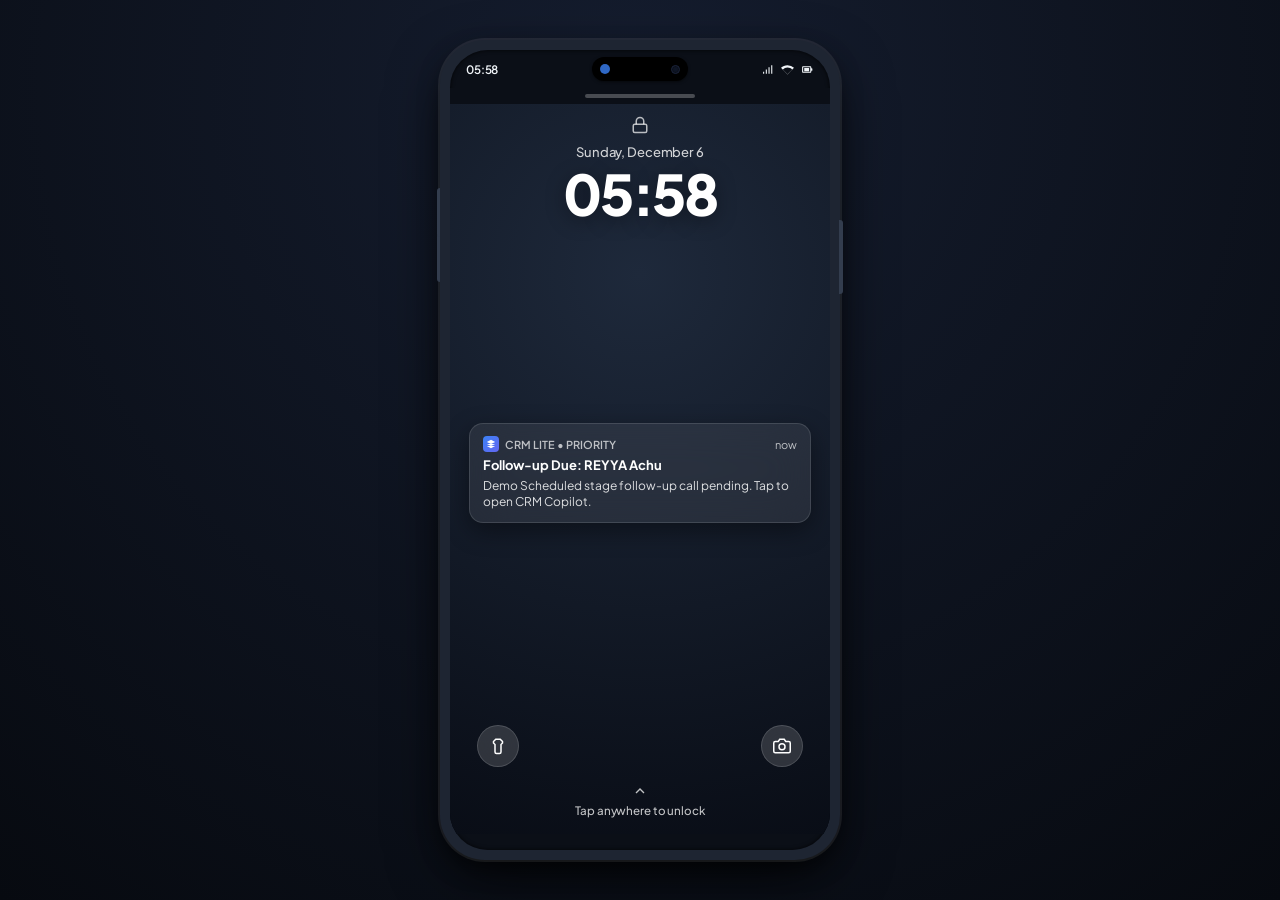
==== commit 6bcc3ef3: "fix(ui): remove top desktop control bar and integrate in-app mobile header" ====
--- a/chatbot_mobile.html
+++ b/chatbot_mobile.html
@@ -55,73 +55,8 @@
       flex-direction: column;
       align-items: center;
       justify-content: center;
-      padding: 0.35rem 0.5rem;
+      padding: clamp(0.4rem, 1.5vh, 1rem) 0.5rem;
       overflow: hidden;
-    }
-
-    /* Top Control Bar (outside phone) */
-    .desktop-toolbar {
-      display: flex;
-      align-items: center;
-      justify-content: space-between;
-      width: 100%;
-      max-width: min(390px, calc((100dvh - 3.25rem) * (380 / 780)));
-      margin-bottom: 0.35rem;
-      gap: 0.5rem;
-      font-size: 0.8125rem;
-      flex-shrink: 0;
-    }
-
-    .brand-pill {
-      display: flex;
-      align-items: center;
-      gap: 0.5rem;
-      font-weight: 600;
-      color: var(--text-main);
-      letter-spacing: -0.01em;
-    }
-
-    .brand-logo-icon {
-      width: 22px;
-      height: 22px;
-      background: linear-gradient(135deg, var(--primary) 0%, #6366f1 100%);
-      border-radius: 6px;
-      display: flex;
-      align-items: center;
-      justify-content: center;
-      box-shadow: 0 2px 8px var(--primary-glow);
-    }
-
-    .brand-logo-icon svg {
-      width: 13px;
-      height: 13px;
-      fill: #ffffff;
-    }
-
-    .top-actions {
-      display: flex;
-      align-items: center;
-      gap: 0.4rem;
-    }
-
-    .toolbar-btn {
-      background: rgba(255, 255, 255, 0.06);
-      border: 1px solid rgba(255, 255, 255, 0.1);
-      color: var(--text-dim);
-      padding: 0.3rem 0.6rem;
-      border-radius: 20px;
-      cursor: pointer;
-      font-size: 0.725rem;
-      font-family: inherit;
-      display: flex;
-      align-items: center;
-      gap: 0.3rem;
-      transition: all 0.2s ease;
-    }
-
-    .toolbar-btn:hover {
-      background: rgba(255, 255, 255, 0.12);
-      color: var(--text-main);
     }
 
     .status-dot {
@@ -130,6 +65,7 @@
       border-radius: 50%;
       background: var(--success);
       box-shadow: 0 0 6px var(--success);
+      display: inline-block;
     }
     .status-dot.offline {
       background: var(--warning);
@@ -139,11 +75,11 @@
     /* SMARTPHONE MOCKUP FRAME */
     .phone-wrapper {
       position: relative;
-      height: min(780px, calc(100dvh - 3.25rem));
-      max-height: calc(100dvh - 3.25rem);
+      height: min(820px, calc(100dvh - 1.5rem));
+      max-height: calc(100dvh - 1.5rem);
       aspect-ratio: 380 / 780;
       width: auto;
-      max-width: min(380px, calc(100vw - 1rem));
+      max-width: min(400px, calc(100vw - 1rem));
       background: var(--bg-chassis);
       border-radius: clamp(28px, 5vh, 46px);
       padding: 10px;
@@ -216,6 +152,12 @@
       flex-shrink: 0;
       position: relative;
       background: transparent;
+      transition: background 0.2s ease, border-color 0.2s ease;
+    }
+
+    body.in-app .phone-status-bar {
+      background: var(--phone-surface);
+      border-bottom: 1px solid var(--phone-border);
     }
 
     .phone-time {
@@ -704,16 +646,15 @@
 
     /* In-App Header */
     .app-header {
-      padding: 0.45rem 0.75rem 0.5rem 0.75rem;
-      background: rgba(20, 26, 36, 0.95);
-      backdrop-filter: blur(12px);
-      -webkit-backdrop-filter: blur(12px);
+      padding: 0.5rem 0.75rem;
+      background: var(--phone-surface);
       border-bottom: 1px solid var(--phone-border);
       display: flex;
       align-items: center;
       justify-content: space-between;
       flex-shrink: 0;
       z-index: 10;
+      box-shadow: 0 2px 10px rgba(0, 0, 0, 0.25);
     }
 
     .header-left {
@@ -1454,8 +1395,6 @@
         height: 100dvh;
       }
 
-      .desktop-toolbar { display: none; }
-
       .phone-wrapper {
         width: 100vw;
         height: 100vh;
@@ -1485,20 +1424,6 @@
       background: var(--phone-bg);
       overflow: hidden;
     }
-    body.frameless-mode .desktop-toolbar {
-      position: fixed;
-      top: 10px;
-      right: 10px;
-      z-index: 100;
-      background: rgba(15, 23, 42, 0.9);
-      padding: 0.35rem 0.65rem;
-      border-radius: 30px;
-      border: 1px solid var(--phone-border);
-      max-width: none;
-      width: auto;
-      margin-bottom: 0;
-    }
-    body.frameless-mode .brand-pill { display: none; }
     body.frameless-mode .phone-wrapper {
       width: 100vw;
       height: 100vh;
@@ -1520,40 +1445,6 @@
   </style>
 </head>
 <body>
-
-  <!-- DESKTOP TOOLBAR (OUTSIDE PHONE) -->
-  <div class="desktop-toolbar">
-    <div class="brand-pill">
-      <div class="brand-logo-icon">
-        <svg viewBox="0 0 24 24"><path d="M12 2L2 7l10 5 10-5-10-5zM2 17l10 5 10-5M2 12l10 5 10-5"/></svg>
-      </div>
-      <span>Mobile CRM Phone OS</span>
-    </div>
-
-    <div class="top-actions">
-      <button class="toolbar-btn" onclick="lockPhone()" title="Lock Phone">
-        <svg width="12" height="12" viewBox="0 0 24 24" fill="none" stroke="currentColor" stroke-width="2">
-          <rect x="3" y="11" width="18" height="11" rx="2" ry="2"/>
-          <path d="M7 11V7a5 5 0 0110 0v4"/>
-        </svg>
-        <span>Lock</span>
-      </button>
-
-      <button class="toolbar-btn" id="connectionBadge" onclick="openAuthModal()" title="Click to configure API connection">
-        <span class="status-dot" id="statusDot"></span>
-        <span id="connectionLabel">Live API</span>
-      </button>
-
-      <button class="toolbar-btn" id="toggleFrameBtn" onclick="togglePhoneFrame()" title="Toggle full screen mobile view">
-        <svg width="12" height="12" viewBox="0 0 24 24" fill="none" stroke="currentColor" stroke-width="2">
-          <rect x="2" y="3" width="20" height="14" rx="2"/>
-          <line x1="8" y1="21" x2="16" y2="21"/>
-          <line x1="12" y1="17" x2="12" y2="21"/>
-        </svg>
-        <span id="frameToggleLabel">Full View</span>
-      </button>
-    </div>
-  </div>
 
   <!-- SMARTPHONE FRAME -->
   <div class="phone-wrapper" id="phoneWrapper">
@@ -1825,7 +1716,7 @@
               </div>
               <div class="bot-meta">
                 <h2>CRM AI Copilot</h2>
-                <span><span class="status-dot"></span> Online • Live Assistant</span>
+                <span id="botStatusSub"><span class="status-dot" id="inAppStatusDot"></span> <span id="inAppStatusText">Online • Live Assistant</span></span>
               </div>
             </div>
           </div>
@@ -2144,6 +2035,7 @@
     function lockPhone() {
       isPhoneLocked = true;
       activeAppOpen = false;
+      document.body.classList.remove('in-app');
 
       const lockScreen = document.getElementById('lockScreen');
       if (lockScreen) lockScreen.classList.remove('unlocked');
@@ -2170,6 +2062,7 @@
       }
 
       activeAppOpen = true;
+      document.body.classList.add('in-app');
 
       const homeScreen = document.getElementById('homeScreen');
       if (homeScreen) homeScreen.classList.add('app-open');
@@ -2187,6 +2080,7 @@
     }
 
     function goHome() {
+      document.body.classList.remove('in-app');
       if (activeAppOpen) {
         activeAppOpen = false;
         const appScreen = document.getElementById('appScreen');
@@ -2231,13 +2125,19 @@
     function updateConnectionStatusBadge() {
       const dot = document.getElementById('statusDot');
       const label = document.getElementById('connectionLabel');
+      const inAppDot = document.getElementById('inAppStatusDot');
+      const inAppText = document.getElementById('inAppStatusText');
 
       if (IS_DEMO_MODE || !ACCESS_TOKEN) {
         if (dot) dot.className = 'status-dot offline';
         if (label) label.textContent = 'Demo Mode';
+        if (inAppDot) inAppDot.className = 'status-dot offline';
+        if (inAppText) inAppText.textContent = 'Offline • Demo Mode';
       } else {
         if (dot) dot.className = 'status-dot';
         if (label) label.textContent = 'Live CRM API';
+        if (inAppDot) inAppDot.className = 'status-dot';
+        if (inAppText) inAppText.textContent = 'Online • Live Assistant';
       }
     }
 
@@ -2334,8 +2234,11 @@
 
     function togglePhoneFrame() {
       document.body.classList.toggle('frameless-mode');
-      const isFrameless = document.body.classList.contains('frameless-mode');
-      document.getElementById('frameToggleLabel').textContent = isFrameless ? 'Phone Mockup' : 'Full View';
+      const frameLabel = document.getElementById('frameToggleLabel');
+      if (frameLabel) {
+        const isFrameless = document.body.classList.contains('frameless-mode');
+        frameLabel.textContent = isFrameless ? 'Phone Mockup' : 'Full View';
+      }
     }
 
     function clearChatHistory() {
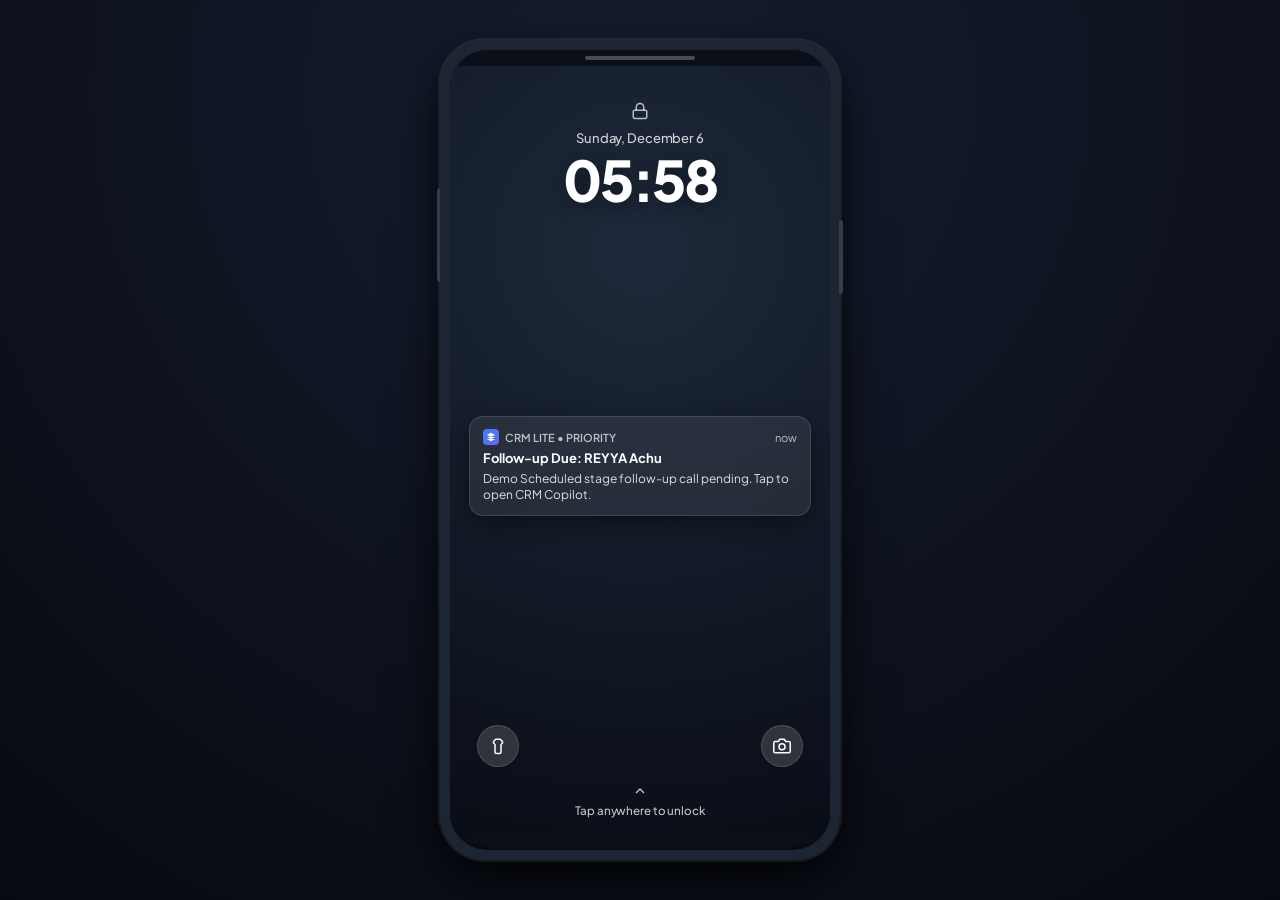
==== commit 21ba36e4: "fix(mobile): remove phone status bar and dynamic island for clean edge-to-edge display" ====
--- a/chatbot_mobile.html
+++ b/chatbot_mobile.html
@@ -3,6 +3,9 @@
 <head>
   <meta charset="UTF-8" />
   <meta name="viewport" content="width=device-width, initial-scale=1.0, maximum-scale=1.0, user-scalable=no" />
+  <meta http-equiv="Cache-Control" content="no-cache, no-store, must-revalidate" />
+  <meta http-equiv="Pragma" content="no-cache" />
+  <meta http-equiv="Expires" content="0" />
   <title>CRM Mobile OS • AI Copilot Smartphone Simulator</title>
   <link rel="preconnect" href="https://fonts.googleapis.com">
   <link rel="preconnect" href="https://fonts.gstatic.com" crossorigin>
@@ -138,87 +141,12 @@
       min-height: 0;
     }
 
-    /* Mobile Status Bar (Always Visible at Top) */
-    .phone-status-bar {
-      height: 38px;
-      padding: 0 1rem;
-      display: flex;
-      align-items: center;
-      justify-content: space-between;
-      font-size: 0.725rem;
-      font-weight: 600;
-      color: var(--text-main);
-      z-index: 50;
-      flex-shrink: 0;
-      position: relative;
-      background: transparent;
-      transition: background 0.2s ease, border-color 0.2s ease;
-    }
-
-    body.in-app .phone-status-bar {
-      background: var(--phone-surface);
-      border-bottom: 1px solid var(--phone-border);
-    }
-
-    .phone-time {
-      font-family: var(--font-sans);
-      letter-spacing: -0.02em;
-    }
-
-    /* Dynamic Island */
-    .dynamic-island {
-      position: absolute;
-      left: 50%;
-      top: 7px;
-      transform: translateX(-50%);
-      width: 96px;
-      height: 24px;
-      background: #000000;
-      border-radius: 20px;
-      display: flex;
-      align-items: center;
-      justify-content: space-between;
-      padding: 0 8px;
-      box-shadow: 0 1px 3px rgba(0, 0, 0, 0.5);
-      cursor: pointer;
-      transition: all 0.25s ease;
-    }
-
-    .island-icon {
-      width: 10px;
-      height: 10px;
-      border-radius: 50%;
-      background: var(--primary);
-      opacity: 0.8;
-    }
-
-    .camera-lens {
-      width: 9px;
-      height: 9px;
-      border-radius: 50%;
-      background: #0f1626;
-      border: 1px solid #1a233a;
-      box-shadow: inset 0 0 2px #000;
-    }
-
-    .phone-icons {
-      display: flex;
-      align-items: center;
-      gap: 0.4rem;
-    }
-
-    .phone-icons svg {
-      width: 13px;
-      height: 13px;
-      fill: currentColor;
-    }
-
     /* =========================================================================
        SCREEN VIEWS (LOCK SCREEN, HOME SCREEN, APP SCREEN)
        ========================================================================= */
     .screen-view {
       position: absolute;
-      top: 38px;
+      top: 0;
       left: 0;
       right: 0;
       bottom: 16px;
@@ -254,7 +182,7 @@
       flex-direction: column;
       align-items: center;
       gap: 0.35rem;
-      margin-top: 0.5rem;
+      margin-top: 2rem;
     }
 
     .lock-padlock {
@@ -412,7 +340,7 @@
     #homeScreen {
       z-index: 10;
       background: radial-gradient(circle at 30% 10%, #1e1b4b 0%, #0f172a 45%, #030712 100%);
-      padding: 0.75rem 0.85rem 0.5rem 0.85rem;
+      padding: 1.35rem 0.85rem 0.5rem 0.85rem;
       justify-content: space-between;
       transform: scale(1);
       opacity: 1;
@@ -646,7 +574,7 @@
 
     /* In-App Header */
     .app-header {
-      padding: 0.5rem 0.75rem;
+      padding: 0.8rem 0.75rem 0.6rem 0.75rem;
       background: var(--phone-surface);
       border-bottom: 1px solid var(--phone-border);
       display: flex;
@@ -1452,26 +1380,6 @@
     <div class="power-btn-hardware" onclick="togglePower()" title="Power / Lock Button"></div>
 
     <div class="phone-screen">
-
-      <!-- Realistic Mobile Status Bar (Always on Top) -->
-      <div class="phone-status-bar">
-        <span class="phone-time" id="statusTime">22:40</span>
-
-        <!-- Dynamic Island pill -->
-        <div class="dynamic-island" id="dynamicIsland" onclick="handleIslandClick()">
-          <div class="island-icon"></div>
-          <div class="camera-lens"></div>
-        </div>
-
-        <div class="phone-icons">
-          <!-- Cellular signal -->
-          <svg viewBox="0 0 24 24"><path d="M2 20h2v-4H2v4zm5 0h2v-8H7v8zm5 0h2V8h-2v12zm5 0h2V4h-2v16z"/></svg>
-          <!-- Wifi -->
-          <svg viewBox="0 0 24 24"><path d="M12 4C7.31 4 3.07 5.9 0 8.98L12 21 24 8.98A16.88 16.88 0 0 0 12 4zm0 4.5c3.34 0 6.36 1.34 8.56 3.52L12 20.65 3.44 12.02A12.07 12.07 0 0 1 12 8.5z"/></svg>
-          <!-- Battery -->
-          <svg viewBox="0 0 24 24"><path d="M17 6H4c-1.1 0-2 .9-2 2v8c0 1.1.9 2 2 2h13c1.1 0 2-.9 2-2v-1.5h1c.55 0 1-.45 1-1v-3c0-.55-.45-1-1-1h-1V8c0-1.1-.9-2-2-2zm0 10H4V8h13v8zm-2-7H6v6h9V9z"/></svg>
-        </div>
-      </div>
 
       <!-- ===================================================================
            SCREEN 1: LOCK SCREEN
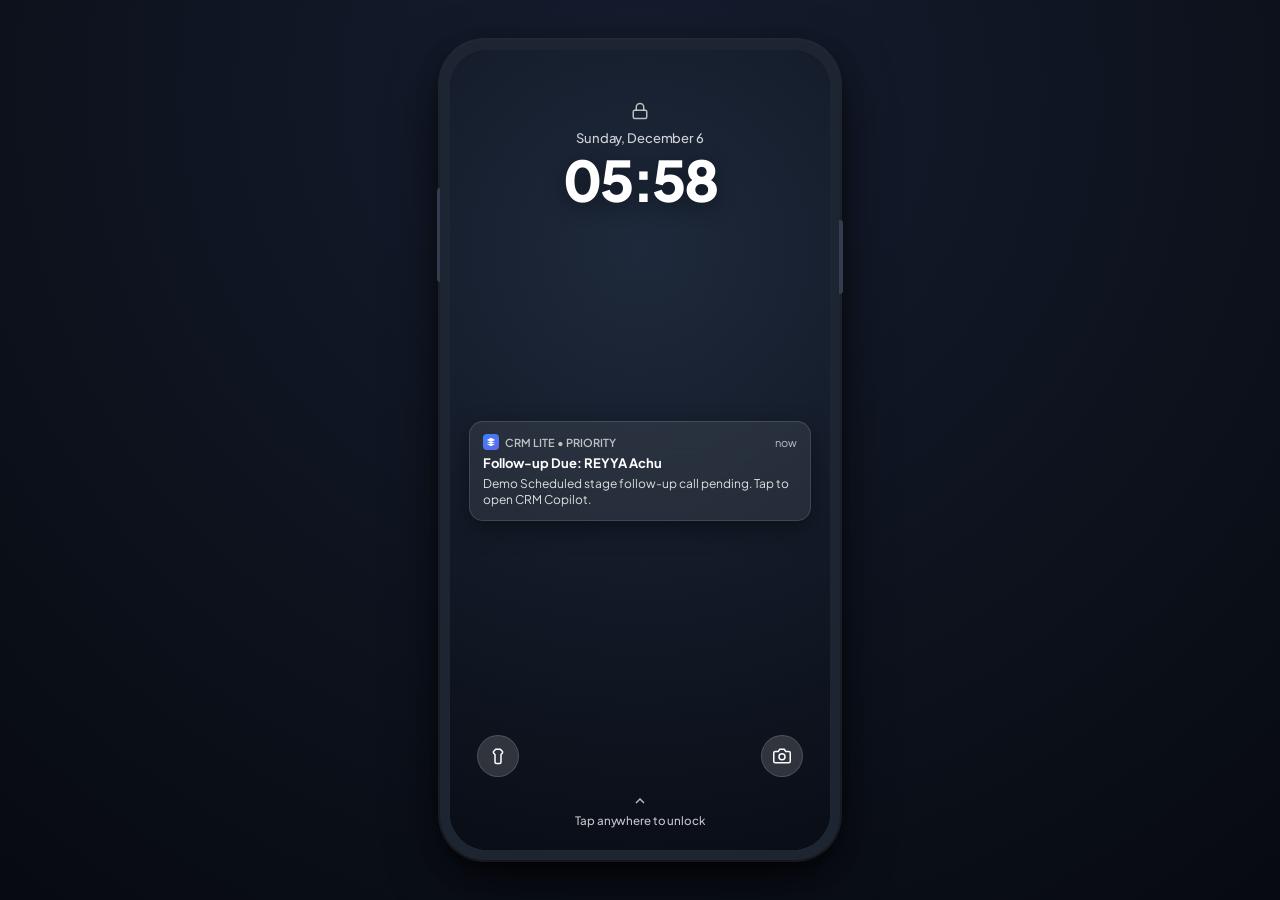
==== commit 7d5eb9e4: "fix(mobile): remove bottom home indicator bar and stretch screens to bottom edge" ====
--- a/chatbot_mobile.html
+++ b/chatbot_mobile.html
@@ -149,7 +149,7 @@
       top: 0;
       left: 0;
       right: 0;
-      bottom: 16px;
+      bottom: 0;
       display: flex;
       flex-direction: column;
       overflow: hidden;
@@ -163,7 +163,7 @@
     #lockScreen {
       z-index: 40;
       background: radial-gradient(circle at 50% 25%, #1e293b 0%, #090d16 100%);
-      padding: 1.25rem 1.15rem 1rem 1.15rem;
+      padding: 1.25rem 1.15rem 1.35rem 1.15rem;
       justify-content: space-between;
       align-items: center;
       transform: translateY(0);
@@ -340,7 +340,7 @@
     #homeScreen {
       z-index: 10;
       background: radial-gradient(circle at 30% 10%, #1e1b4b 0%, #0f172a 45%, #030712 100%);
-      padding: 1.35rem 0.85rem 0.5rem 0.85rem;
+      padding: 1.35rem 0.85rem 0.95rem 0.85rem;
       justify-content: space-between;
       transform: scale(1);
       opacity: 1;
@@ -1185,30 +1185,6 @@
     }
     .nav-tab-btn.active {
       color: var(--primary);
-    }
-
-    /* iOS Home Swipe Bar (Global at Bottom of Phone) */
-    .home-bar-area {
-      height: 16px;
-      display: flex;
-      align-items: center;
-      justify-content: center;
-      background: var(--phone-bg);
-      flex-shrink: 0;
-      z-index: 50;
-      cursor: pointer;
-    }
-
-    .home-indicator {
-      width: 110px;
-      height: 4px;
-      background: rgba(255, 255, 255, 0.25);
-      border-radius: 10px;
-      transition: background 0.2s ease, width 0.2s ease;
-    }
-    .home-bar-area:hover .home-indicator {
-      background: rgba(255, 255, 255, 0.55);
-      width: 125px;
     }
 
     /* Settings / Auth Modal Sheet */
@@ -1812,11 +1788,6 @@
             <span>Pipeline</span>
           </button>
         </div>
-      </div>
-
-      <!-- iOS Home Swipe Bar (Global at Bottom of Phone) -->
-      <div class="home-bar-area" onclick="goHome()" title="Swipe or Tap to return Home">
-        <div class="home-indicator"></div>
       </div>
 
       <!-- AUTH & API CONFIG MODAL SHEET -->
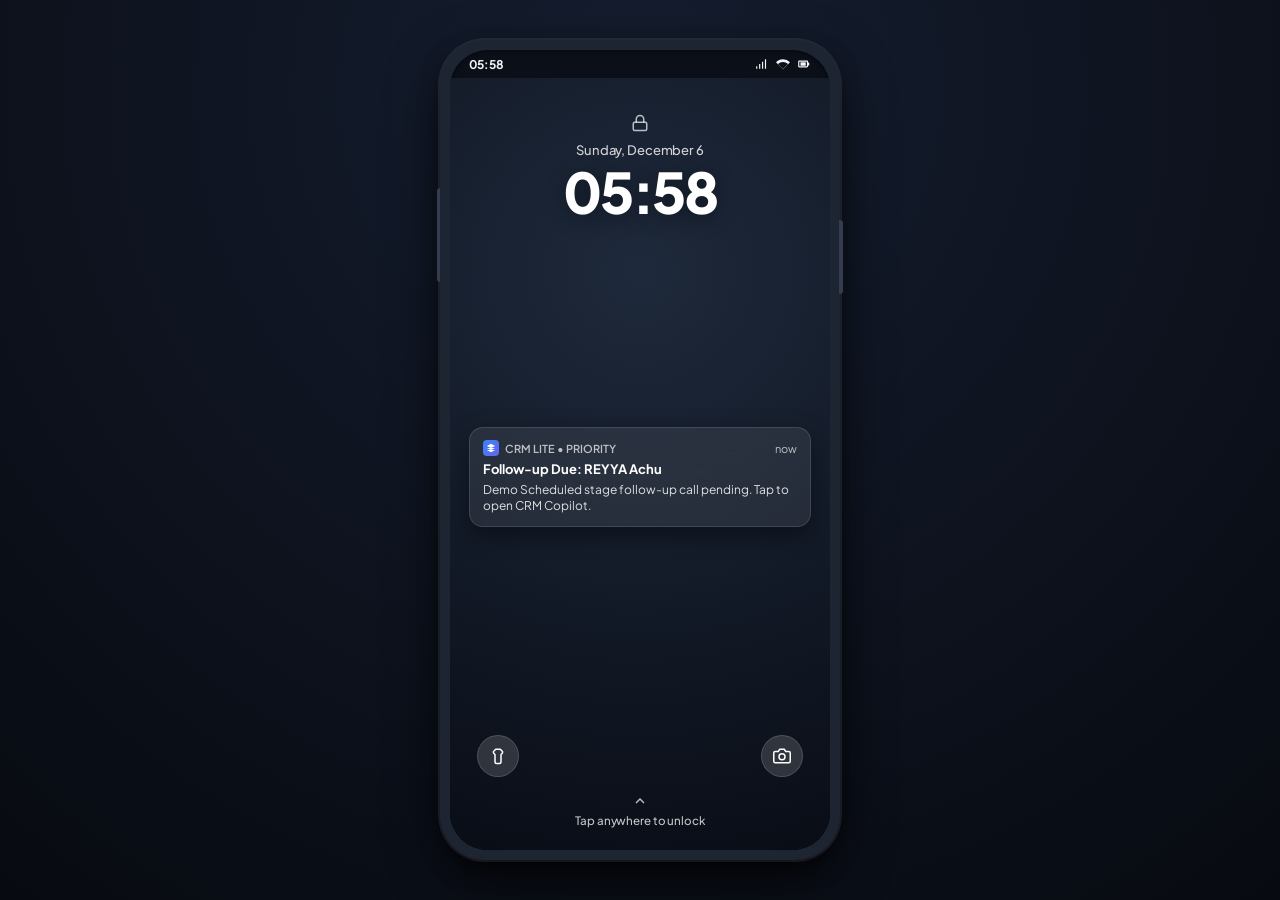
==== commit 8d27d14b: "feat(mobile): add clean status bar with live time and wifi icons (without dynamic island capsule)" ====
--- a/chatbot_mobile.html
+++ b/chatbot_mobile.html
@@ -141,12 +141,52 @@
       min-height: 0;
     }
 
+    /* Clean Top Status Bar (Time & WiFi, No Dynamic Island Capsule) */
+    .phone-status-bar {
+      height: 28px;
+      padding: 0 1.15rem;
+      display: flex;
+      align-items: center;
+      justify-content: space-between;
+      color: var(--text-main);
+      z-index: 50;
+      flex-shrink: 0;
+      position: relative;
+      background: transparent;
+      transition: background 0.2s ease;
+    }
+
+    body.in-app .phone-status-bar {
+      background: var(--phone-surface);
+    }
+
+    .phone-time {
+      font-family: var(--font-sans);
+      font-weight: 700;
+      font-size: 0.75rem;
+      letter-spacing: -0.02em;
+      color: var(--text-main);
+    }
+
+    .phone-status-icons {
+      display: flex;
+      align-items: center;
+      gap: 0.45rem;
+      color: var(--text-main);
+    }
+
+    .phone-status-icons svg {
+      width: 14px;
+      height: 14px;
+      fill: currentColor;
+    }
+
     /* =========================================================================
        SCREEN VIEWS (LOCK SCREEN, HOME SCREEN, APP SCREEN)
        ========================================================================= */
     .screen-view {
       position: absolute;
-      top: 0;
+      top: 28px;
       left: 0;
       right: 0;
       bottom: 0;
@@ -182,7 +222,7 @@
       flex-direction: column;
       align-items: center;
       gap: 0.35rem;
-      margin-top: 2rem;
+      margin-top: 1rem;
     }
 
     .lock-padlock {
@@ -340,7 +380,7 @@
     #homeScreen {
       z-index: 10;
       background: radial-gradient(circle at 30% 10%, #1e1b4b 0%, #0f172a 45%, #030712 100%);
-      padding: 1.35rem 0.85rem 0.95rem 0.85rem;
+      padding: 0.85rem 0.85rem 0.95rem 0.85rem;
       justify-content: space-between;
       transform: scale(1);
       opacity: 1;
@@ -574,7 +614,7 @@
 
     /* In-App Header */
     .app-header {
-      padding: 0.8rem 0.75rem 0.6rem 0.75rem;
+      padding: 0.5rem 0.75rem 0.55rem 0.75rem;
       background: var(--phone-surface);
       border-bottom: 1px solid var(--phone-border);
       display: flex;
@@ -1356,6 +1396,20 @@
     <div class="power-btn-hardware" onclick="togglePower()" title="Power / Lock Button"></div>
 
     <div class="phone-screen">
+
+      <!-- Clean Status Bar (Time & WiFi, No Dynamic Island) -->
+      <div class="phone-status-bar">
+        <span class="phone-time" id="statusTime">23:57</span>
+
+        <div class="phone-status-icons">
+          <!-- Cellular signal -->
+          <svg viewBox="0 0 24 24"><path d="M2 20h2v-4H2v4zm5 0h2v-8H7v8zm5 0h2V8h-2v12zm5 0h2V4h-2v16z"/></svg>
+          <!-- Wifi -->
+          <svg viewBox="0 0 24 24"><path d="M12 4C7.31 4 3.07 5.9 0 8.98L12 21 24 8.98A16.88 16.88 0 0 0 12 4zm0 4.5c3.34 0 6.36 1.34 8.56 3.52L12 20.65 3.44 12.02A12.07 12.07 0 0 1 12 8.5z"/></svg>
+          <!-- Battery -->
+          <svg viewBox="0 0 24 24"><path d="M17 6H4c-1.1 0-2 .9-2 2v8c0 1.1.9 2 2 2h13c1.1 0 2-.9 2-2v-1.5h1c.55 0 1-.45 1-1v-3c0-.55-.45-1-1-1h-1V8c0-1.1-.9-2-2-2zm0 10H4V8h13v8zm-2-7H6v6h9V9z"/></svg>
+        </div>
+      </div>
 
       <!-- ===================================================================
            SCREEN 1: LOCK SCREEN
